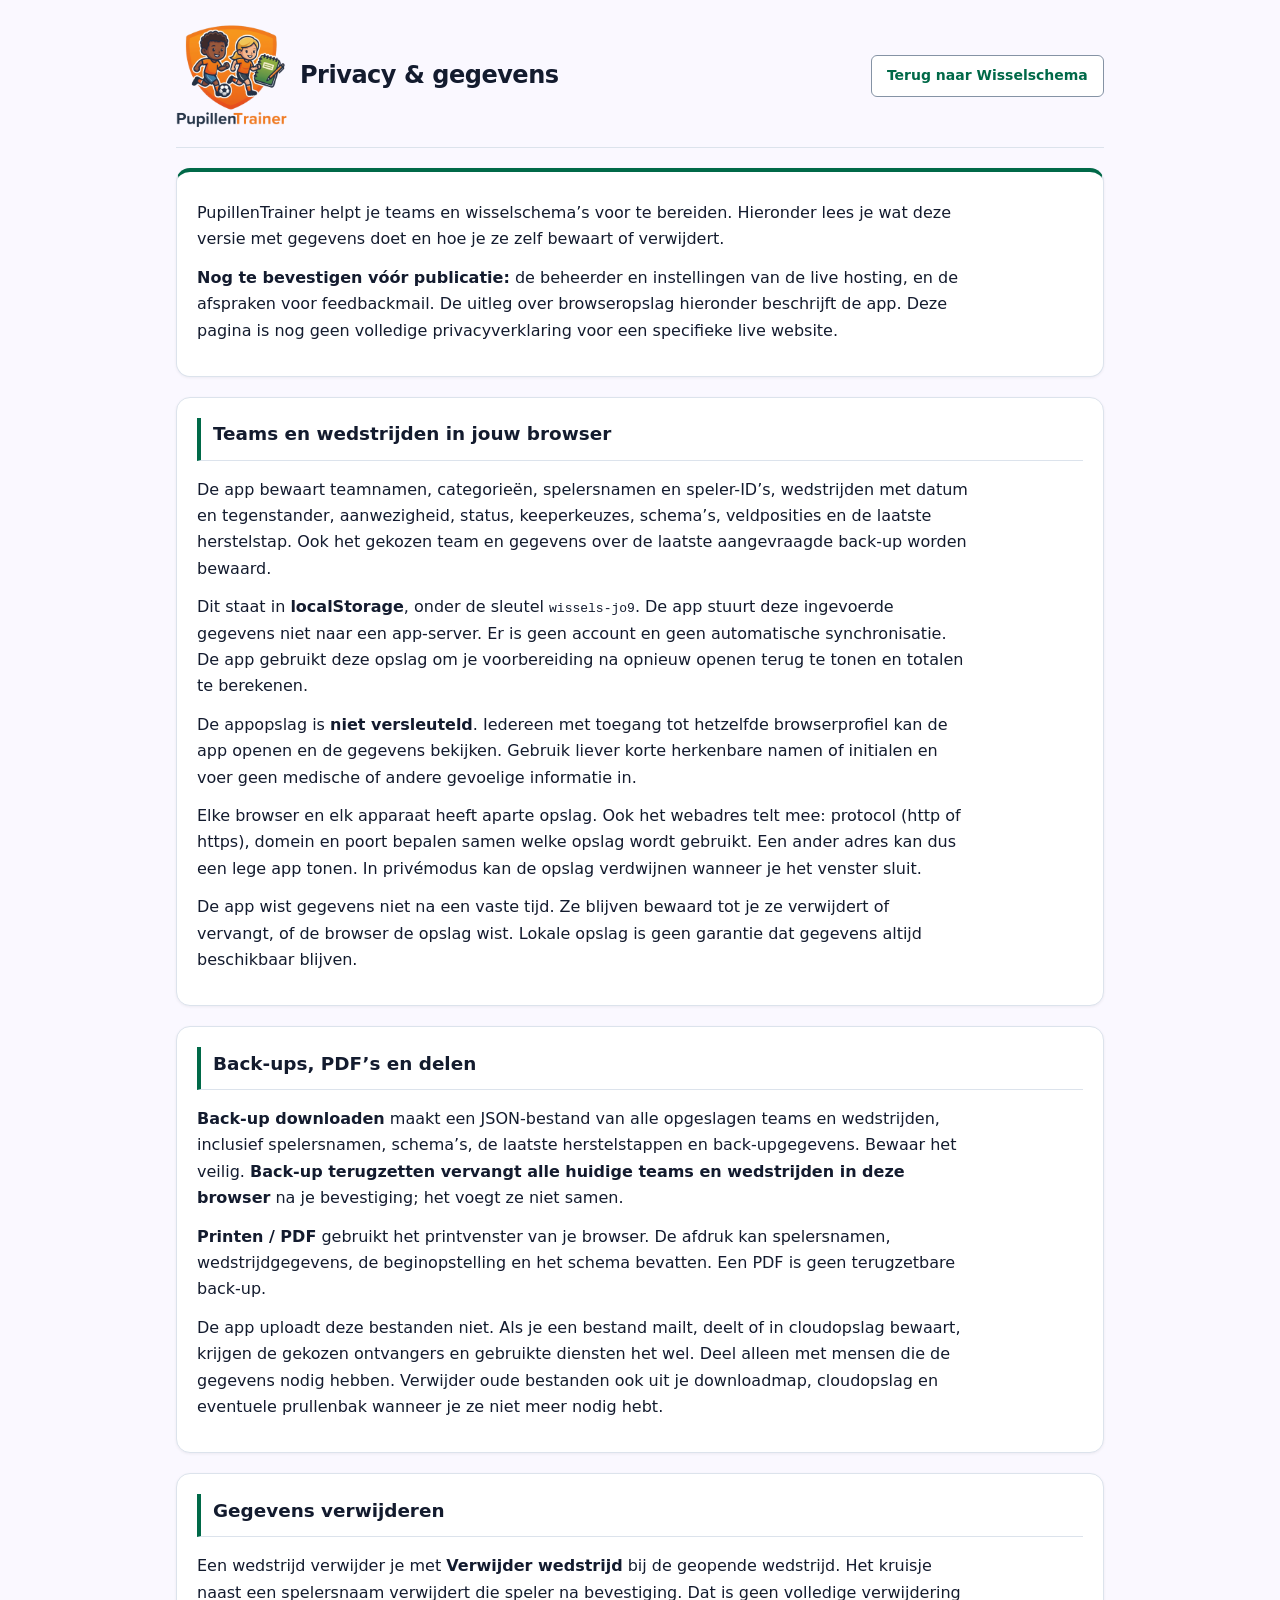
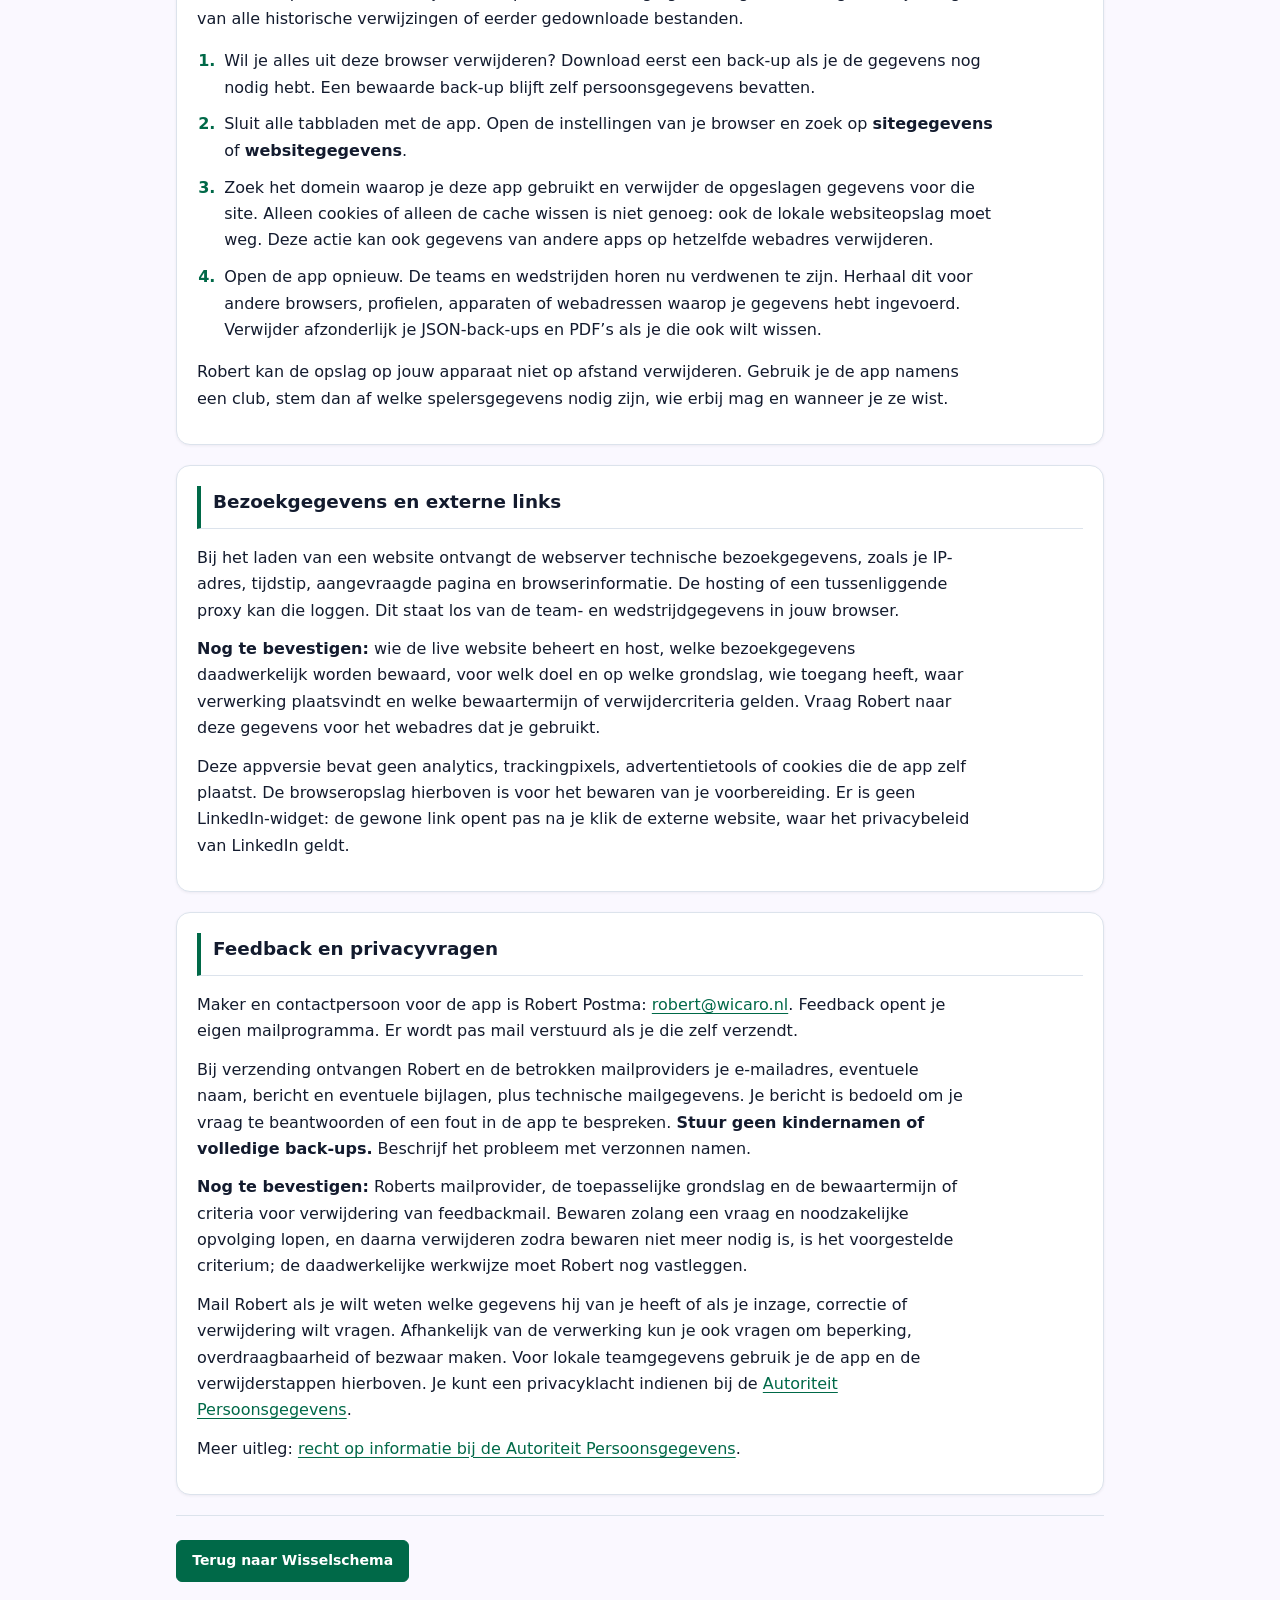
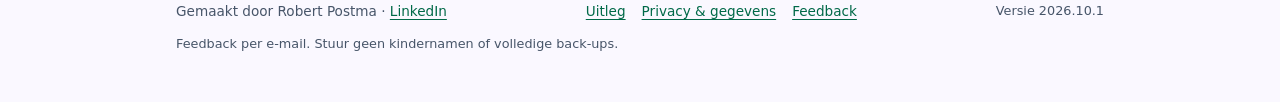
==== privacy.html @ 68da715a "feat: add compact footer and privacy data guide" ====
<!doctype html>
<html lang="nl">
<head>
<meta charset="utf-8">
<meta name="viewport" content="width=device-width, initial-scale=1">
<title>Privacy &amp; gegevens: PupillenTrainer</title>
<style>
  :root {
    --primary: #006948;
    --primary-hover: #005137;
    --primary-light: #e6f5ef;
    --secondary: #006398;
    --surface: #faf8ff;
    --card: #ffffff;
    --subtle: #f2f3f8;
    --text: #131b2e;
    --muted: #475569;
    --border: #dce3ec;
    --control-border: #8593a5;
    --error: #ba1a1a;
    --radius: 14px;
    --shadow: 0 1px 3px rgb(15 23 42 / 6%);
  }
  * { box-sizing: border-box }
  [hidden] { display: none !important }
  body { font-family: system-ui, -apple-system, BlinkMacSystemFont, "Segoe UI", sans-serif; max-width: 960px; margin: 0 auto; padding: 1.5rem 1rem 3rem; background: var(--surface); color: var(--text); line-height: 1.5; -webkit-font-smoothing: antialiased }
  h1 { font-size: 1.5rem; letter-spacing: -.02em; line-height: 1.3; margin: 0; min-width: 0; overflow-wrap: anywhere }
  h2 { font-size: 1.1rem; line-height: 1.4; margin: 0 0 1rem; font-weight: 650 }
  section, .intro { background: var(--card); border: 1px solid var(--border); border-radius: var(--radius); padding: 1.25rem; margin-bottom: 1.25rem; box-shadow: var(--shadow); min-width: 0 }
  a { color: var(--primary); text-underline-offset: .2em }
  button, .button, .app-header nav a { font-family: inherit; font-size: .875rem; font-weight: 600; line-height: 1.4; display: inline-flex; align-items: center; justify-content: center; padding: .55rem .95rem; min-height: 42px; max-width: 100%; border: 1px solid var(--primary); background: var(--primary); color: #fff; border-radius: 6px; cursor: pointer; text-decoration: none; overflow-wrap: anywhere }
  button:hover, .button:hover, .app-header nav a:hover { background: var(--primary-hover); border-color: var(--primary-hover) }
  button.alt { background: var(--card); color: var(--muted); border-color: var(--control-border) }
  button.alt:hover { background: var(--subtle); color: var(--text) }
  a:focus-visible, button:focus-visible, input:focus-visible, select:focus-visible { outline: 3px solid var(--secondary); outline-offset: 3px }
  button:disabled, input:disabled, select:disabled { opacity: .5; cursor: not-allowed }
  header { display: flex; flex-wrap: wrap; align-items: center; justify-content: space-between; gap: 1rem; border-bottom: 1px solid var(--border); padding-bottom: 1.25rem; margin-bottom: 1.25rem }
  header p { margin: 0 }
  .brand { display: flex; align-items: center; gap: .75rem; min-width: 0; max-width: 100% }
  .brand img { width: 112px; height: 103px; object-fit: contain; flex-shrink: 0; border: 0; border-radius: 0; pointer-events: none }
  small { font-size: .85rem; color: var(--muted) }
  @media (max-width: 600px) {
    body { padding: .75rem .5rem 2rem }
    h1 { font-size: 1.3rem }
    .brand img { width: 96px; height: 89px }
    section, .intro { padding: 1rem .75rem; margin-bottom: 1rem; border-radius: 10px }
    header { gap: .75rem; padding-bottom: 1rem; margin-bottom: 1rem }
  }
  body { line-height: 1.65; overflow-wrap: anywhere }
  header .brand { flex: 1 1 22rem; order: -1 }
  header .button { background: #fff; color: var(--primary); border-color: var(--control-border) }
  header .button:hover { background: var(--primary-light) }
  main > .intro:first-child { border-top: 4px solid var(--primary); padding-top: 1rem }
  p, li { max-width: 76ch }
  p { margin: .75rem 0 }
  section { scroll-margin-top: 1rem }
  section > h2 { padding: .2rem 0 .8rem .75rem; border-left: 4px solid var(--primary); border-bottom: 1px solid var(--border); font-size: 1.15rem }
  h3 { font-size: 1.05rem; margin: 1.5rem 0 .5rem }
  .warning { border-left: 5px solid #d97706; background: #fffbeb }
  .warning h2 { color: #78350f }
  section.warning { background: #fff; border-left-color: var(--primary) }
  section.warning h2 { color: var(--text) }
  ol, ul { padding-left: 1.5rem }
  li { margin-bottom: .65rem; padding-left: .2rem }
  ol li::marker { color: var(--primary); font-weight: 700 }
  .contents { display: flex; flex-wrap: wrap; gap: .55rem; padding-top: 1rem; margin-top: 1rem; border-top: 1px solid var(--border) }
  .contents a { display: inline-flex; align-items: center; padding: .4rem .8rem; min-height: 40px; border: 1px solid var(--border); border-radius: 999px; background: var(--subtle); color: var(--muted); text-decoration: none; font-size: .85rem; font-weight: 600 }
  .contents a:hover { color: var(--primary); background: var(--primary-light); border-color: #96c6b5 }
  .timing-table { overflow-x: auto }
  .timing-table table { width: 100%; min-width: 680px; border-collapse: collapse; font-size: .9rem }
  .timing-table th, .timing-table td { border: 1px solid var(--border); padding: .5rem; text-align: left; vertical-align: top; overflow-wrap: normal }
  .timing-table th { background: var(--subtle) }
  figure { margin: 1.25rem 0 0; padding: .75rem; background: var(--subtle); border: 1px solid var(--border); border-radius: 10px }
  figure a { display: block; border-radius: 6px }
  img { display: block; max-width: 100%; height: auto; border: 1px solid var(--border); border-radius: 6px }
  figcaption { font-size: .85rem; color: var(--muted); margin-top: .65rem }
  footer { border-top: 1px solid var(--border); padding-top: .5rem }
  .creator-credit { margin: .75rem auto; color: var(--muted); font-size: .85rem; text-align: center }
  @media (max-width: 600px) { figure { padding: .4rem } section > h2 { font-size: 1.05rem } }
  @media print { body { background: #fff; max-width: none } header, footer, .contents { display: none } section, .intro { box-shadow: none } img { max-height: 16cm; width: auto } figure { break-inside: avoid } }
</style>
<link rel="stylesheet" href="footer.css">
</head>
<body>
<header><p><a class="button" href="index.html">Terug naar Wisselschema</a></p><div class="brand"><img src="assets/branding/logo.webp" alt=""><h1>Privacy &amp; gegevens</h1></div></header>
<main>
<div class="intro"><p>PupillenTrainer helpt je teams en wisselschema’s voor te bereiden. Hieronder lees je wat deze versie met gegevens doet en hoe je ze zelf bewaart of verwijdert.</p><p><strong>Nog te bevestigen vóór publicatie:</strong> de beheerder en instellingen van de live hosting, en de afspraken voor feedbackmail. De uitleg over browseropslag hieronder beschrijft de app. Deze pagina is nog geen volledige privacyverklaring voor een specifieke live website.</p></div>
<section><h2>Teams en wedstrijden in jouw browser</h2>
<p>De app bewaart teamnamen, categorieën, spelersnamen en speler-ID’s, wedstrijden met datum en tegenstander, aanwezigheid, status, keeperkeuzes, schema’s, veldposities en de laatste herstelstap. Ook het gekozen team en gegevens over de laatste aangevraagde back-up worden bewaard.</p>
<p>Dit staat in <strong>localStorage</strong>, onder de sleutel <code>wissels-jo9</code>. De app stuurt deze ingevoerde gegevens niet naar een app-server. Er is geen account en geen automatische synchronisatie. De app gebruikt deze opslag om je voorbereiding na opnieuw openen terug te tonen en totalen te berekenen.</p>
<p>De appopslag is <strong>niet versleuteld</strong>. Iedereen met toegang tot hetzelfde browserprofiel kan de app openen en de gegevens bekijken. Gebruik liever korte herkenbare namen of initialen en voer geen medische of andere gevoelige informatie in.</p>
<p>Elke browser en elk apparaat heeft aparte opslag. Ook het webadres telt mee: protocol (http of https), domein en poort bepalen samen welke opslag wordt gebruikt. Een ander adres kan dus een lege app tonen. In privémodus kan de opslag verdwijnen wanneer je het venster sluit.</p>
<p>De app wist gegevens niet na een vaste tijd. Ze blijven bewaard tot je ze verwijdert of vervangt, of de browser de opslag wist. Lokale opslag is geen garantie dat gegevens altijd beschikbaar blijven.</p></section>
<section><h2>Back-ups, PDF’s en delen</h2>
<p><strong>Back-up downloaden</strong> maakt een JSON-bestand van alle opgeslagen teams en wedstrijden, inclusief spelersnamen, schema’s, de laatste herstelstappen en back-upgegevens. Bewaar het veilig. <strong>Back-up terugzetten vervangt alle huidige teams en wedstrijden in deze browser</strong> na je bevestiging; het voegt ze niet samen.</p>
<p><strong>Printen / PDF</strong> gebruikt het printvenster van je browser. De afdruk kan spelersnamen, wedstrijdgegevens, de beginopstelling en het schema bevatten. Een PDF is geen terugzetbare back-up.</p>
<p>De app uploadt deze bestanden niet. Als je een bestand mailt, deelt of in cloudopslag bewaart, krijgen de gekozen ontvangers en gebruikte diensten het wel. Deel alleen met mensen die de gegevens nodig hebben. Verwijder oude bestanden ook uit je downloadmap, cloudopslag en eventuele prullenbak wanneer je ze niet meer nodig hebt.</p></section>
<section><h2>Gegevens verwijderen</h2>
<p>Een wedstrijd verwijder je met <strong>Verwijder wedstrijd</strong> bij de geopende wedstrijd. Het kruisje naast een spelersnaam verwijdert die speler na bevestiging. Dat is geen volledige verwijdering van alle historische verwijzingen of eerder gedownloade bestanden.</p>
<ol><li>Wil je alles uit deze browser verwijderen? Download eerst een back-up als je de gegevens nog nodig hebt. Een bewaarde back-up blijft zelf persoonsgegevens bevatten.</li>
<li>Sluit alle tabbladen met de app. Open de instellingen van je browser en zoek op <strong>sitegegevens</strong> of <strong>websitegegevens</strong>.</li>
<li>Zoek het domein waarop je deze app gebruikt en verwijder de opgeslagen gegevens voor die site. Alleen cookies of alleen de cache wissen is niet genoeg: ook de lokale websiteopslag moet weg. Deze actie kan ook gegevens van andere apps op hetzelfde webadres verwijderen.</li>
<li>Open de app opnieuw. De teams en wedstrijden horen nu verdwenen te zijn. Herhaal dit voor andere browsers, profielen, apparaten of webadressen waarop je gegevens hebt ingevoerd. Verwijder afzonderlijk je JSON-back-ups en PDF’s als je die ook wilt wissen.</li></ol>
<p>Robert kan de opslag op jouw apparaat niet op afstand verwijderen. Gebruik je de app namens een club, stem dan af welke spelersgegevens nodig zijn, wie erbij mag en wanneer je ze wist.</p></section>
<section><h2>Bezoekgegevens en externe links</h2>
<p>Bij het laden van een website ontvangt de webserver technische bezoekgegevens, zoals je IP-adres, tijdstip, aangevraagde pagina en browserinformatie. De hosting of een tussenliggende proxy kan die loggen. Dit staat los van de team- en wedstrijdgegevens in jouw browser.</p>
<p><strong>Nog te bevestigen:</strong> wie de live website beheert en host, welke bezoekgegevens daadwerkelijk worden bewaard, voor welk doel en op welke grondslag, wie toegang heeft, waar verwerking plaatsvindt en welke bewaartermijn of verwijdercriteria gelden. Vraag Robert naar deze gegevens voor het webadres dat je gebruikt.</p>
<p>Deze appversie bevat geen analytics, trackingpixels, advertentietools of cookies die de app zelf plaatst. De browseropslag hierboven is voor het bewaren van je voorbereiding. Er is geen LinkedIn-widget: de gewone link opent pas na je klik de externe website, waar het privacybeleid van LinkedIn geldt.</p></section>
<section><h2>Feedback en privacyvragen</h2>
<p>Maker en contactpersoon voor de app is Robert Postma: <a href="mailto:robert@wicaro.nl">robert@wicaro.nl</a>. Feedback opent je eigen mailprogramma. Er wordt pas mail verstuurd als je die zelf verzendt.</p>
<p>Bij verzending ontvangen Robert en de betrokken mailproviders je e-mailadres, eventuele naam, bericht en eventuele bijlagen, plus technische mailgegevens. Je bericht is bedoeld om je vraag te beantwoorden of een fout in de app te bespreken. <strong>Stuur geen kindernamen of volledige back-ups.</strong> Beschrijf het probleem met verzonnen namen.</p>
<p><strong>Nog te bevestigen:</strong> Roberts mailprovider, de toepasselijke grondslag en de bewaartermijn of criteria voor verwijdering van feedbackmail. Bewaren zolang een vraag en noodzakelijke opvolging lopen, en daarna verwijderen zodra bewaren niet meer nodig is, is het voorgestelde criterium; de daadwerkelijke werkwijze moet Robert nog vastleggen.</p>
<p>Mail Robert als je wilt weten welke gegevens hij van je heeft of als je inzage, correctie of verwijdering wilt vragen. Afhankelijk van de verwerking kun je ook vragen om beperking, overdraagbaarheid of bezwaar maken. Voor lokale teamgegevens gebruik je de app en de verwijderstappen hierboven. Je kunt een privacyklacht indienen bij de <a href="https://autoriteitpersoonsgegevens.nl/een-tip-of-klacht-indienen-bij-de-ap" rel="noreferrer">Autoriteit Persoonsgegevens</a>.</p>
<p>Meer uitleg: <a href="https://www.autoriteitpersoonsgegevens.nl/themas/basis-avg/privacyrechten-avg/recht-op-informatie" rel="noreferrer">recht op informatie bij de Autoriteit Persoonsgegevens</a>.</p></section>
</main>
<footer class="site-footer">
<p><a class="button" href="index.html">Terug naar Wisselschema</a></p>
  <div class="footer-row">
    <p class="creator-credit">Gemaakt door Robert Postma · <a href="https://www.linkedin.com/in/robert-postma-6abb1a79" rel="noreferrer">LinkedIn</a></p>
    <nav aria-label="Footer"><a href="uitleg.html">Uitleg</a><a href="privacy.html">Privacy &amp; gegevens</a><a href="mailto:robert@wicaro.nl">Feedback</a></nav>
    <small title="Release met privacy-informatie en feedbacklinks">Versie 2026.10.1</small>
  </div>
  <p class="feedback-note">Feedback per e-mail. Stuur geen kindernamen of volledige back-ups.</p>
</footer>
</body>
</html>
---- footer.css ----
.site-footer { border-top: 1px solid var(--border); margin-top: 1.25rem; padding-top: .75rem; color: var(--muted); font-size: .85rem; }
.footer-row, .site-footer nav { display: flex; flex-wrap: wrap; align-items: center; gap: .25rem 1rem; }
.footer-row { justify-content: space-between; }
.site-footer .creator-credit { margin: 0; text-align: left; font-size: inherit; }
.site-footer a:not(.button) { color: var(--primary); text-decoration: underline; text-underline-offset: .2em; display: inline-block; padding: .35rem 0; }
.site-footer a:focus-visible { outline: 3px solid var(--secondary); outline-offset: 3px; }
.site-footer small { font-size: .8rem; }
.site-footer .feedback-note { margin: .3rem 0 0; font-size: .8rem; }
@media print { .site-footer { display: none; } }
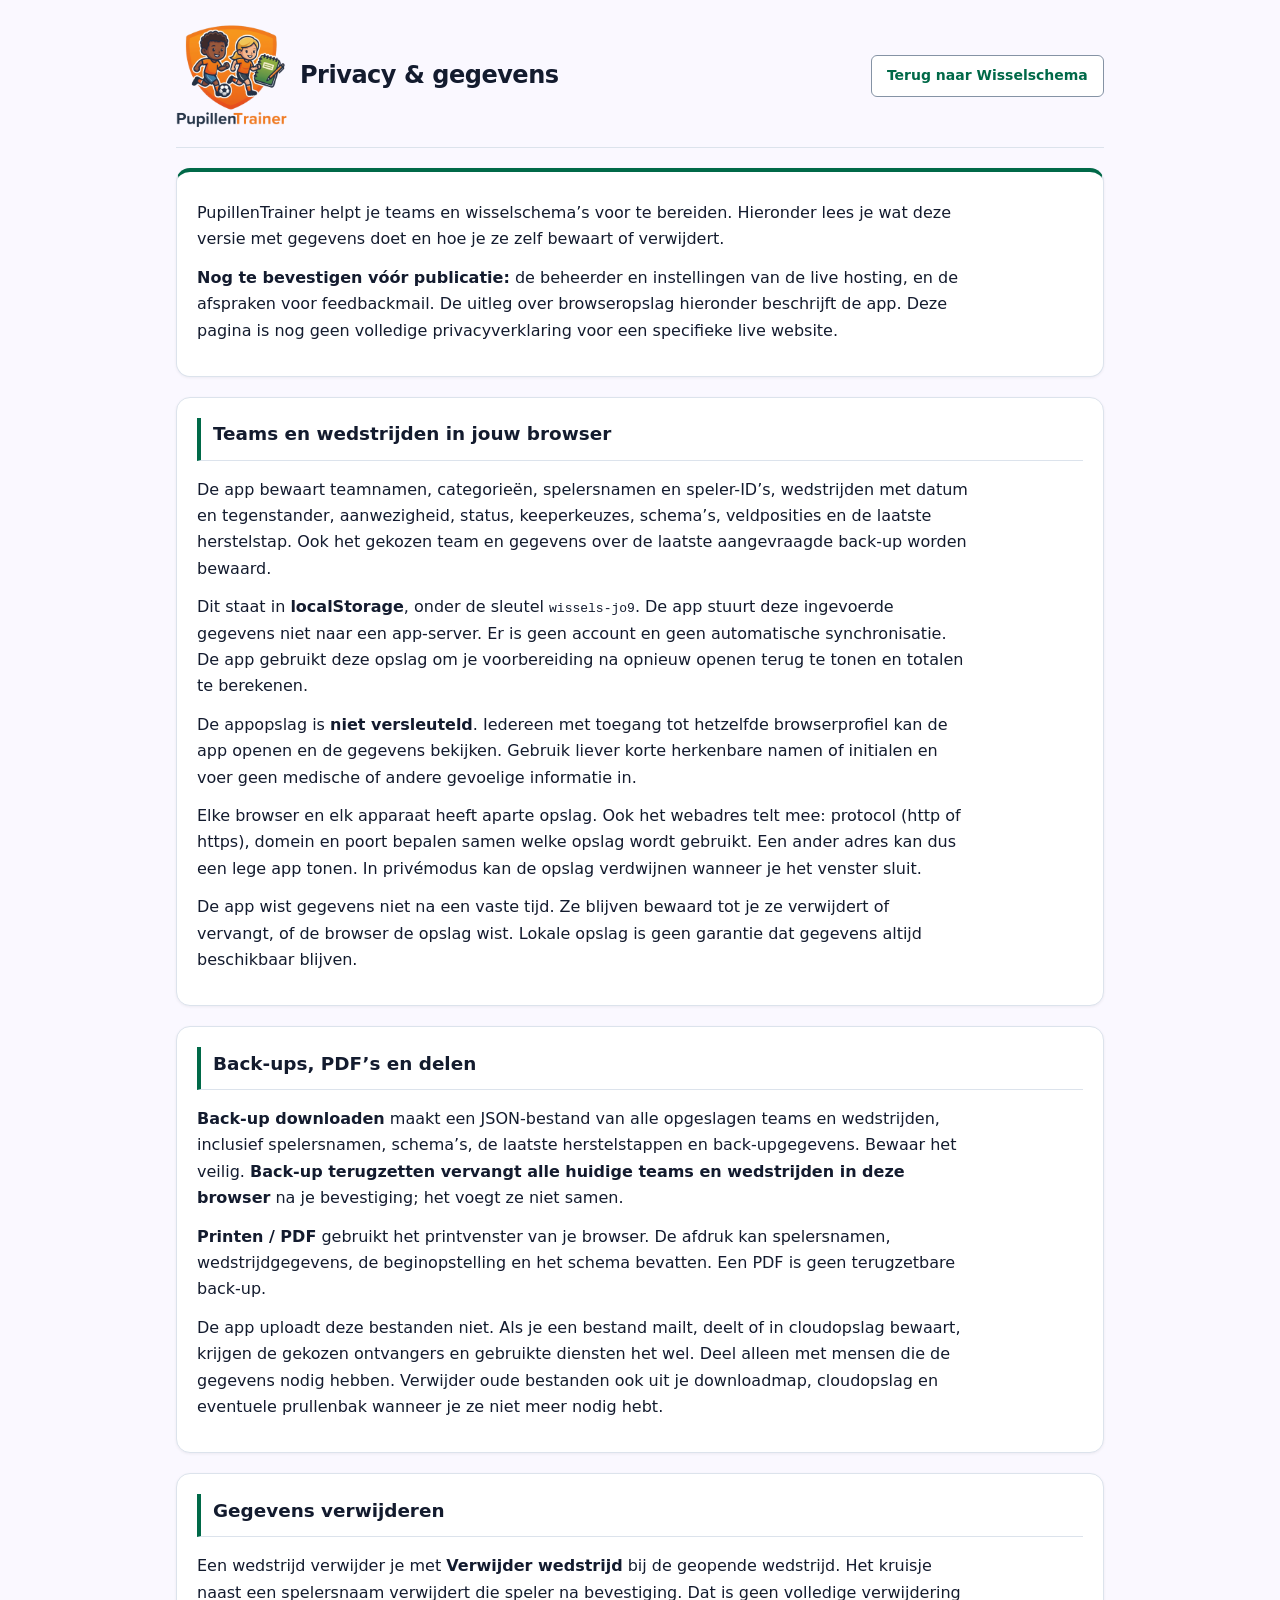
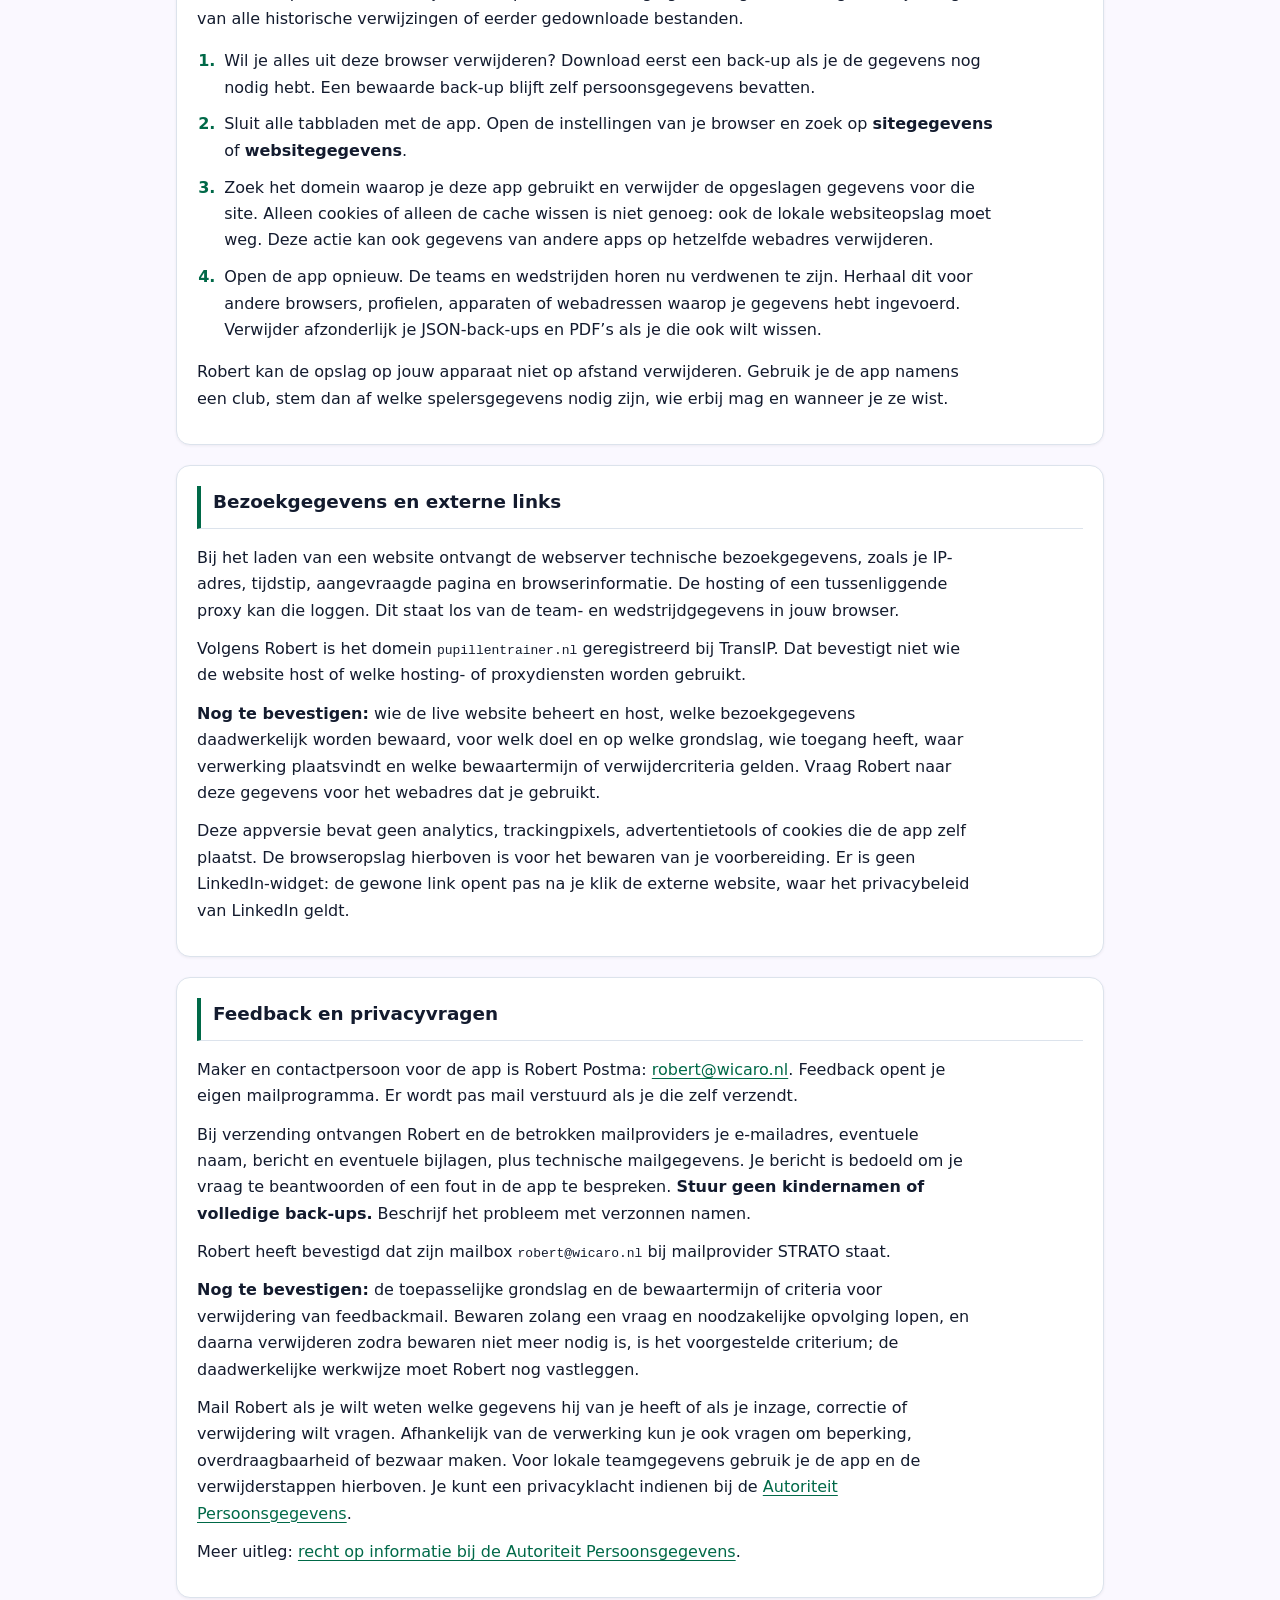
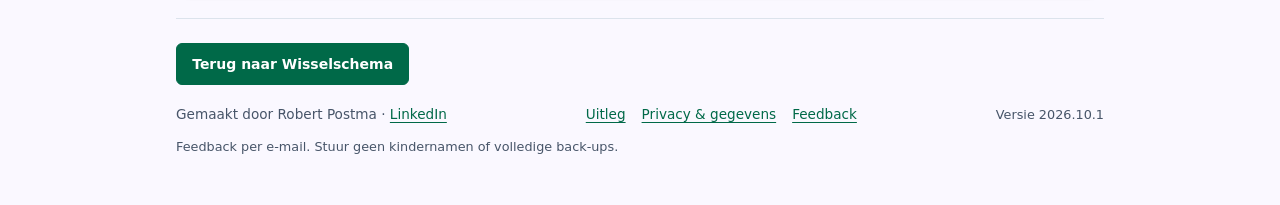
==== commit 4287d8c4: "docs(privacy): record confirmed mail provider and domain registrar" ====
--- a/privacy.html
+++ b/privacy.html
@@ -104,12 +104,14 @@
 <p>Robert kan de opslag op jouw apparaat niet op afstand verwijderen. Gebruik je de app namens een club, stem dan af welke spelersgegevens nodig zijn, wie erbij mag en wanneer je ze wist.</p></section>
 <section><h2>Bezoekgegevens en externe links</h2>
 <p>Bij het laden van een website ontvangt de webserver technische bezoekgegevens, zoals je IP-adres, tijdstip, aangevraagde pagina en browserinformatie. De hosting of een tussenliggende proxy kan die loggen. Dit staat los van de team- en wedstrijdgegevens in jouw browser.</p>
+<p>Volgens Robert is het domein <code>pupillentrainer.nl</code> geregistreerd bij TransIP. Dat bevestigt niet wie de website host of welke hosting- of proxydiensten worden gebruikt.</p>
 <p><strong>Nog te bevestigen:</strong> wie de live website beheert en host, welke bezoekgegevens daadwerkelijk worden bewaard, voor welk doel en op welke grondslag, wie toegang heeft, waar verwerking plaatsvindt en welke bewaartermijn of verwijdercriteria gelden. Vraag Robert naar deze gegevens voor het webadres dat je gebruikt.</p>
 <p>Deze appversie bevat geen analytics, trackingpixels, advertentietools of cookies die de app zelf plaatst. De browseropslag hierboven is voor het bewaren van je voorbereiding. Er is geen LinkedIn-widget: de gewone link opent pas na je klik de externe website, waar het privacybeleid van LinkedIn geldt.</p></section>
 <section><h2>Feedback en privacyvragen</h2>
 <p>Maker en contactpersoon voor de app is Robert Postma: <a href="mailto:robert@wicaro.nl">robert@wicaro.nl</a>. Feedback opent je eigen mailprogramma. Er wordt pas mail verstuurd als je die zelf verzendt.</p>
 <p>Bij verzending ontvangen Robert en de betrokken mailproviders je e-mailadres, eventuele naam, bericht en eventuele bijlagen, plus technische mailgegevens. Je bericht is bedoeld om je vraag te beantwoorden of een fout in de app te bespreken. <strong>Stuur geen kindernamen of volledige back-ups.</strong> Beschrijf het probleem met verzonnen namen.</p>
-<p><strong>Nog te bevestigen:</strong> Roberts mailprovider, de toepasselijke grondslag en de bewaartermijn of criteria voor verwijdering van feedbackmail. Bewaren zolang een vraag en noodzakelijke opvolging lopen, en daarna verwijderen zodra bewaren niet meer nodig is, is het voorgestelde criterium; de daadwerkelijke werkwijze moet Robert nog vastleggen.</p>
+<p>Robert heeft bevestigd dat zijn mailbox <code>robert@wicaro.nl</code> bij mailprovider STRATO staat.</p>
+<p><strong>Nog te bevestigen:</strong> de toepasselijke grondslag en de bewaartermijn of criteria voor verwijdering van feedbackmail. Bewaren zolang een vraag en noodzakelijke opvolging lopen, en daarna verwijderen zodra bewaren niet meer nodig is, is het voorgestelde criterium; de daadwerkelijke werkwijze moet Robert nog vastleggen.</p>
 <p>Mail Robert als je wilt weten welke gegevens hij van je heeft of als je inzage, correctie of verwijdering wilt vragen. Afhankelijk van de verwerking kun je ook vragen om beperking, overdraagbaarheid of bezwaar maken. Voor lokale teamgegevens gebruik je de app en de verwijderstappen hierboven. Je kunt een privacyklacht indienen bij de <a href="https://autoriteitpersoonsgegevens.nl/een-tip-of-klacht-indienen-bij-de-ap" rel="noreferrer">Autoriteit Persoonsgegevens</a>.</p>
 <p>Meer uitleg: <a href="https://www.autoriteitpersoonsgegevens.nl/themas/basis-avg/privacyrechten-avg/recht-op-informatie" rel="noreferrer">recht op informatie bij de Autoriteit Persoonsgegevens</a>.</p></section>
 </main>
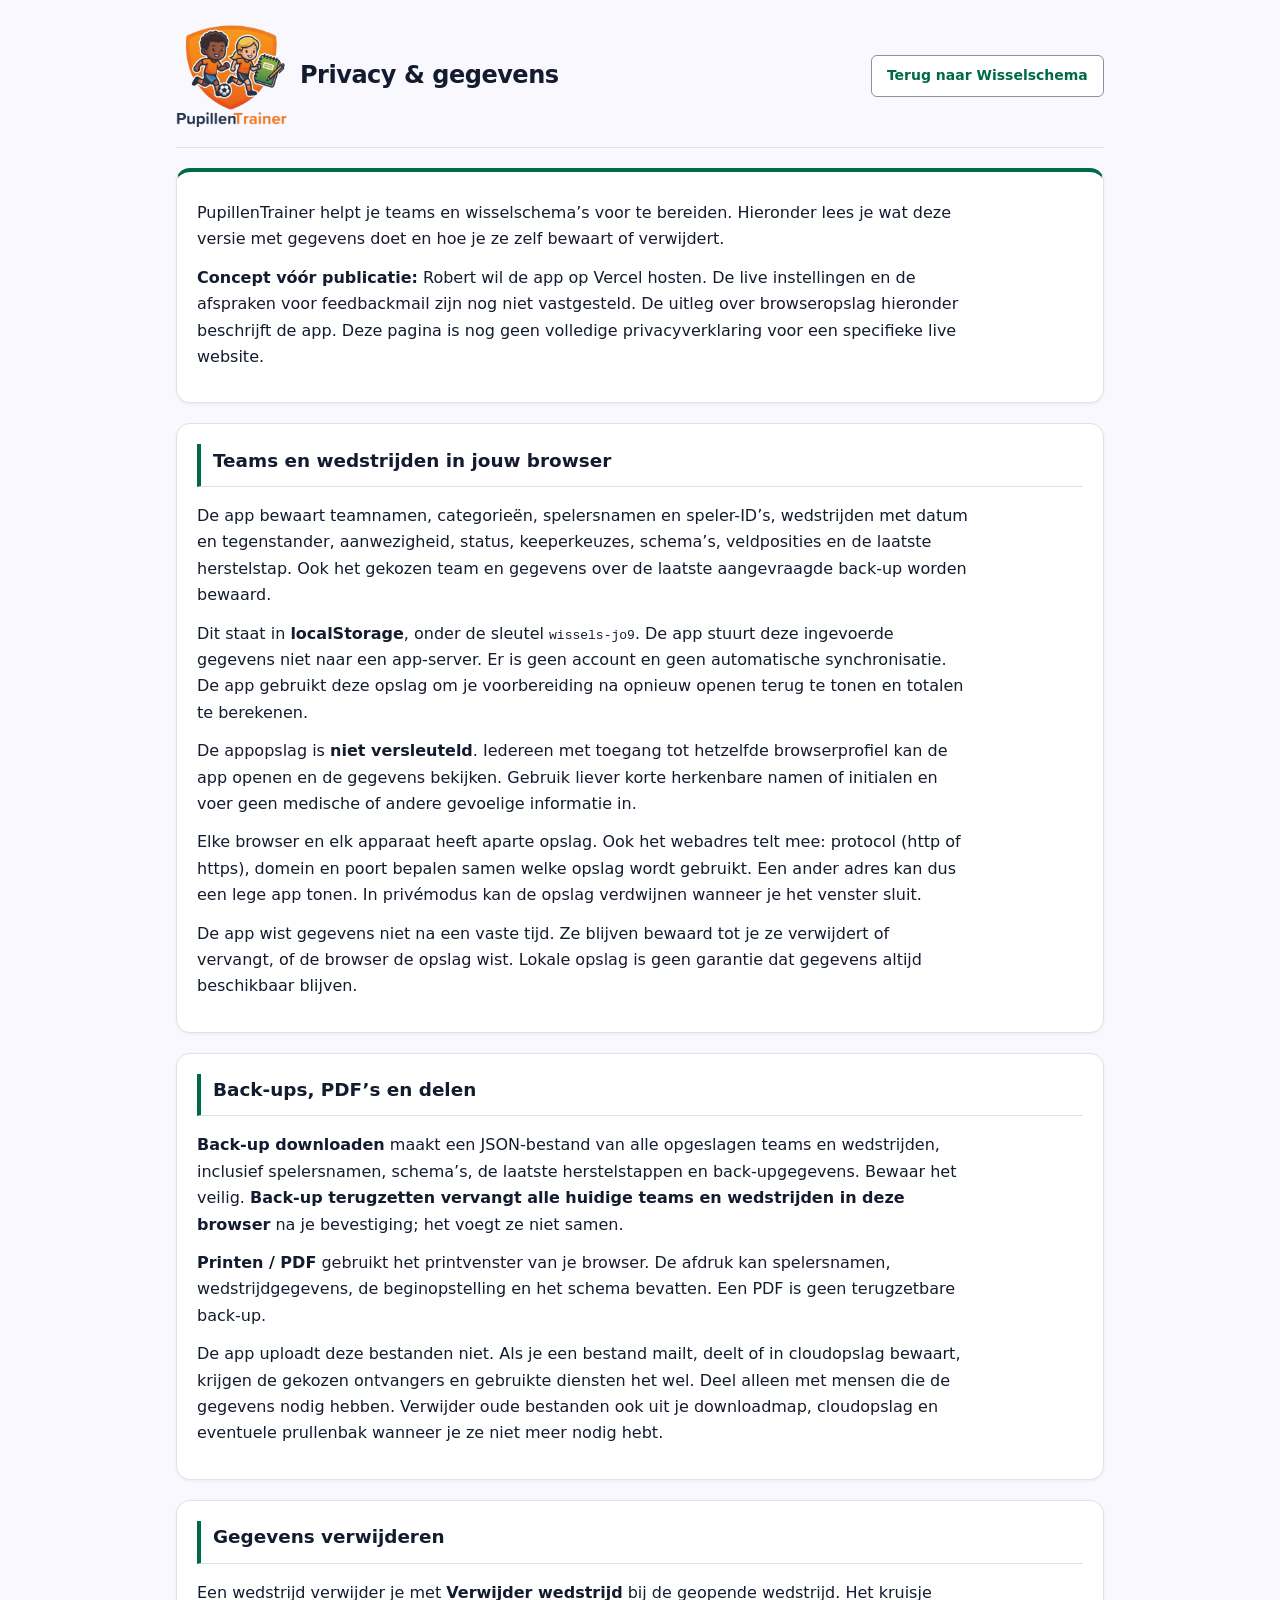
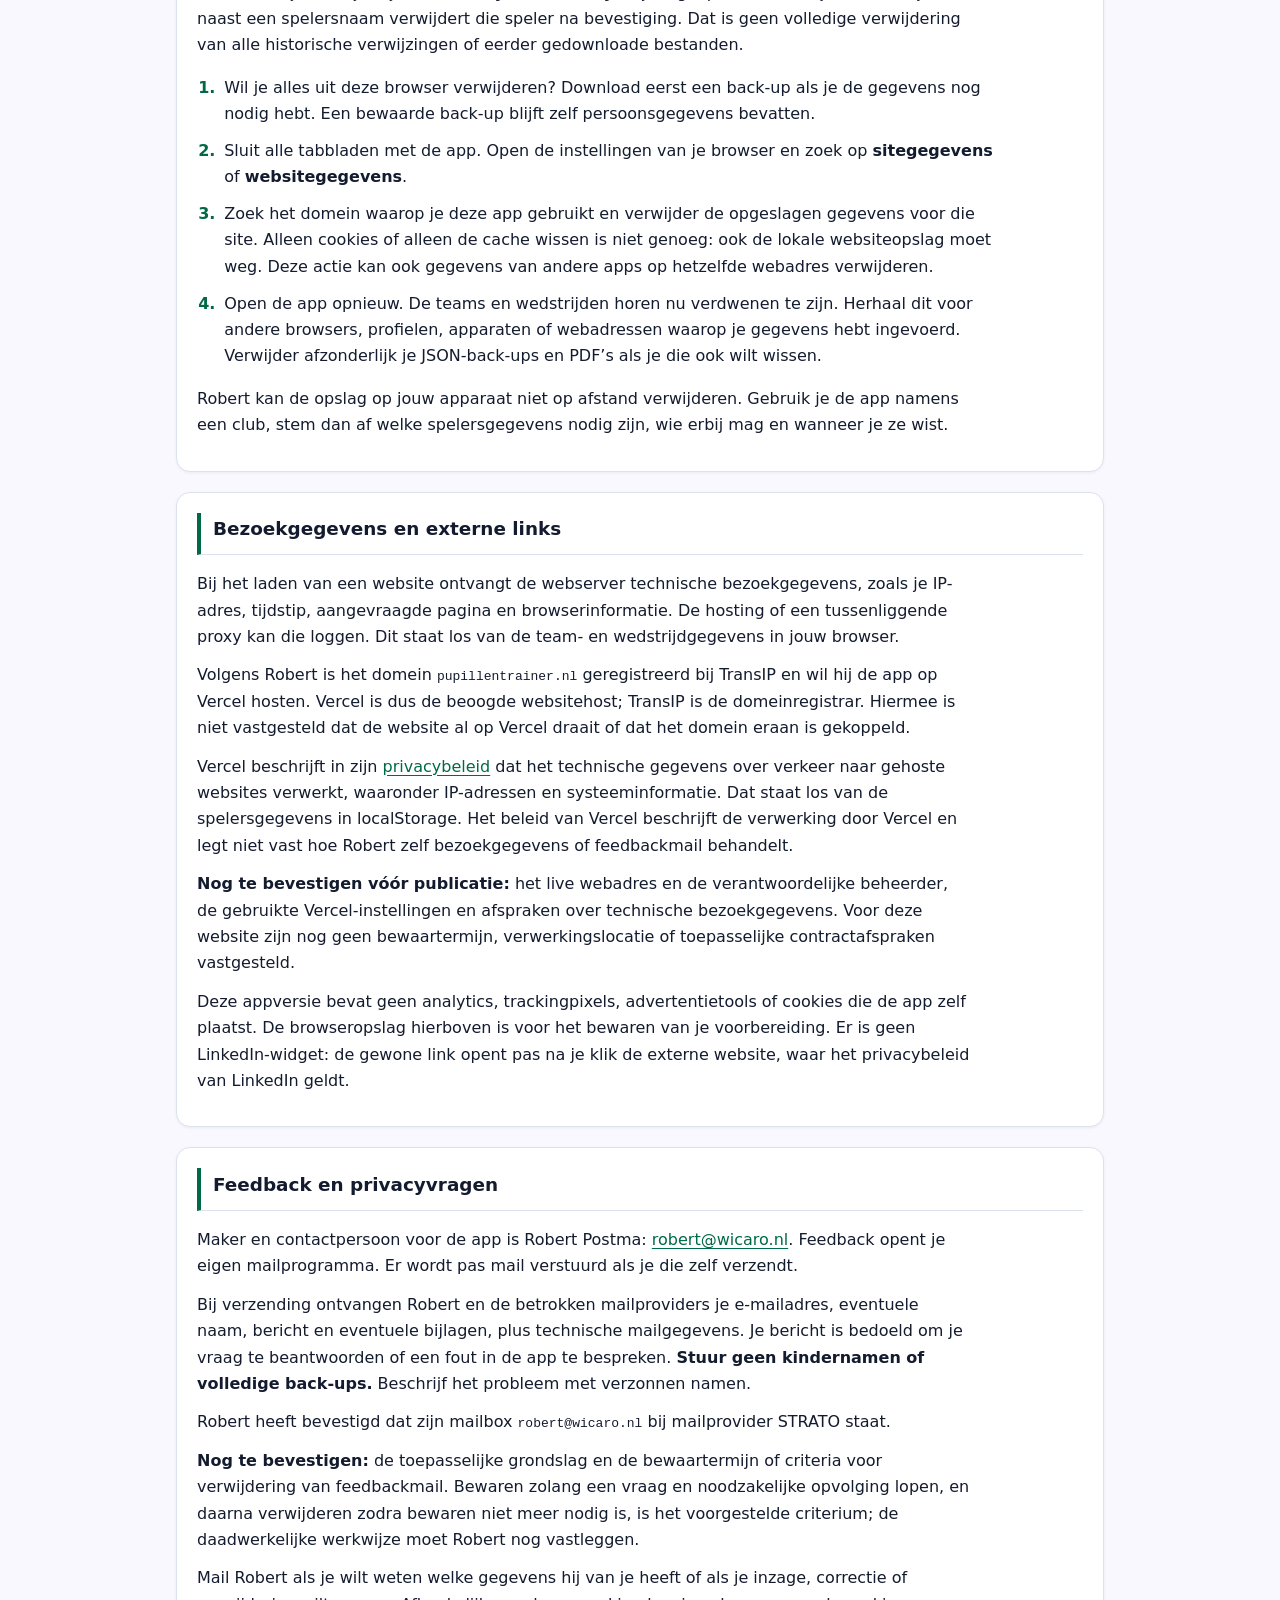
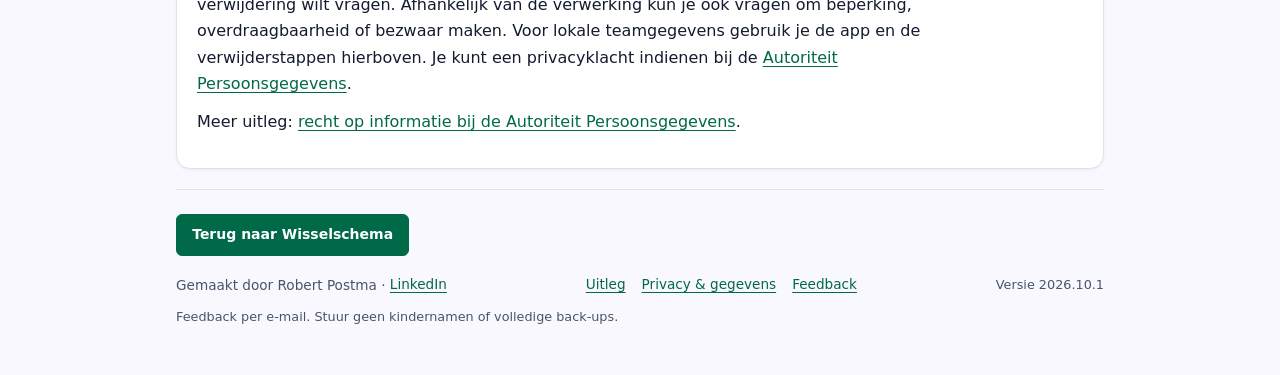
==== commit a7bb09bc: "docs(privacy): identify Vercel as intended hosting provider" ====
--- a/privacy.html
+++ b/privacy.html
@@ -84,7 +84,7 @@
 <body>
 <header><p><a class="button" href="index.html">Terug naar Wisselschema</a></p><div class="brand"><img src="assets/branding/logo.webp" alt=""><h1>Privacy &amp; gegevens</h1></div></header>
 <main>
-<div class="intro"><p>PupillenTrainer helpt je teams en wisselschema’s voor te bereiden. Hieronder lees je wat deze versie met gegevens doet en hoe je ze zelf bewaart of verwijdert.</p><p><strong>Nog te bevestigen vóór publicatie:</strong> de beheerder en instellingen van de live hosting, en de afspraken voor feedbackmail. De uitleg over browseropslag hieronder beschrijft de app. Deze pagina is nog geen volledige privacyverklaring voor een specifieke live website.</p></div>
+<div class="intro"><p>PupillenTrainer helpt je teams en wisselschema’s voor te bereiden. Hieronder lees je wat deze versie met gegevens doet en hoe je ze zelf bewaart of verwijdert.</p><p><strong>Concept vóór publicatie:</strong> Robert wil de app op Vercel hosten. De live instellingen en de afspraken voor feedbackmail zijn nog niet vastgesteld. De uitleg over browseropslag hieronder beschrijft de app. Deze pagina is nog geen volledige privacyverklaring voor een specifieke live website.</p></div>
 <section><h2>Teams en wedstrijden in jouw browser</h2>
 <p>De app bewaart teamnamen, categorieën, spelersnamen en speler-ID’s, wedstrijden met datum en tegenstander, aanwezigheid, status, keeperkeuzes, schema’s, veldposities en de laatste herstelstap. Ook het gekozen team en gegevens over de laatste aangevraagde back-up worden bewaard.</p>
 <p>Dit staat in <strong>localStorage</strong>, onder de sleutel <code>wissels-jo9</code>. De app stuurt deze ingevoerde gegevens niet naar een app-server. Er is geen account en geen automatische synchronisatie. De app gebruikt deze opslag om je voorbereiding na opnieuw openen terug te tonen en totalen te berekenen.</p>
@@ -104,8 +104,9 @@
 <p>Robert kan de opslag op jouw apparaat niet op afstand verwijderen. Gebruik je de app namens een club, stem dan af welke spelersgegevens nodig zijn, wie erbij mag en wanneer je ze wist.</p></section>
 <section><h2>Bezoekgegevens en externe links</h2>
 <p>Bij het laden van een website ontvangt de webserver technische bezoekgegevens, zoals je IP-adres, tijdstip, aangevraagde pagina en browserinformatie. De hosting of een tussenliggende proxy kan die loggen. Dit staat los van de team- en wedstrijdgegevens in jouw browser.</p>
-<p>Volgens Robert is het domein <code>pupillentrainer.nl</code> geregistreerd bij TransIP. Dat bevestigt niet wie de website host of welke hosting- of proxydiensten worden gebruikt.</p>
-<p><strong>Nog te bevestigen:</strong> wie de live website beheert en host, welke bezoekgegevens daadwerkelijk worden bewaard, voor welk doel en op welke grondslag, wie toegang heeft, waar verwerking plaatsvindt en welke bewaartermijn of verwijdercriteria gelden. Vraag Robert naar deze gegevens voor het webadres dat je gebruikt.</p>
+<p>Volgens Robert is het domein <code>pupillentrainer.nl</code> geregistreerd bij TransIP en wil hij de app op Vercel hosten. Vercel is dus de beoogde websitehost; TransIP is de domeinregistrar. Hiermee is niet vastgesteld dat de website al op Vercel draait of dat het domein eraan is gekoppeld.</p>
+<p>Vercel beschrijft in zijn <a href="https://vercel.com/legal/privacy-notice" rel="noreferrer">privacybeleid</a> dat het technische gegevens over verkeer naar gehoste websites verwerkt, waaronder IP-adressen en systeeminformatie. Dat staat los van de spelersgegevens in localStorage. Het beleid van Vercel beschrijft de verwerking door Vercel en legt niet vast hoe Robert zelf bezoekgegevens of feedbackmail behandelt.</p>
+<p><strong>Nog te bevestigen vóór publicatie:</strong> het live webadres en de verantwoordelijke beheerder, de gebruikte Vercel-instellingen en afspraken over technische bezoekgegevens. Voor deze website zijn nog geen bewaartermijn, verwerkingslocatie of toepasselijke contractafspraken vastgesteld.</p>
 <p>Deze appversie bevat geen analytics, trackingpixels, advertentietools of cookies die de app zelf plaatst. De browseropslag hierboven is voor het bewaren van je voorbereiding. Er is geen LinkedIn-widget: de gewone link opent pas na je klik de externe website, waar het privacybeleid van LinkedIn geldt.</p></section>
 <section><h2>Feedback en privacyvragen</h2>
 <p>Maker en contactpersoon voor de app is Robert Postma: <a href="mailto:robert@wicaro.nl">robert@wicaro.nl</a>. Feedback opent je eigen mailprogramma. Er wordt pas mail verstuurd als je die zelf verzendt.</p>
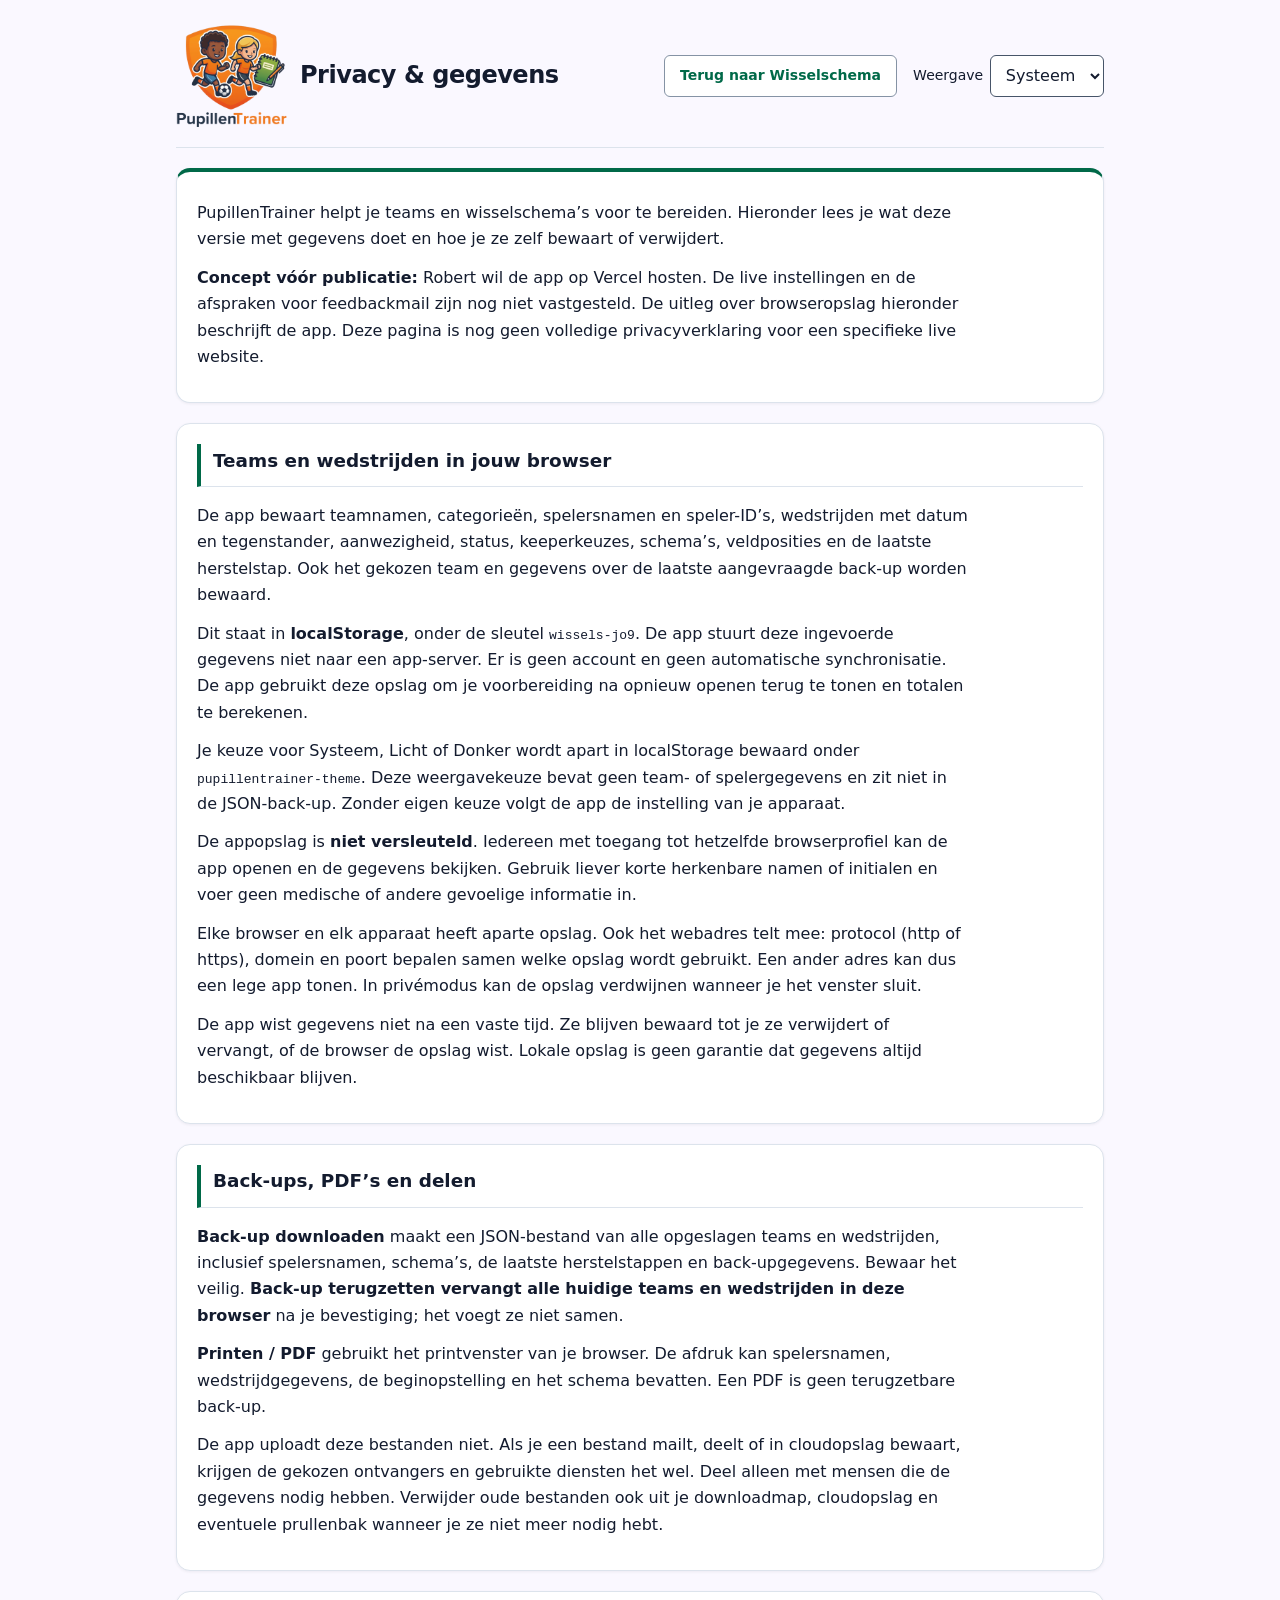
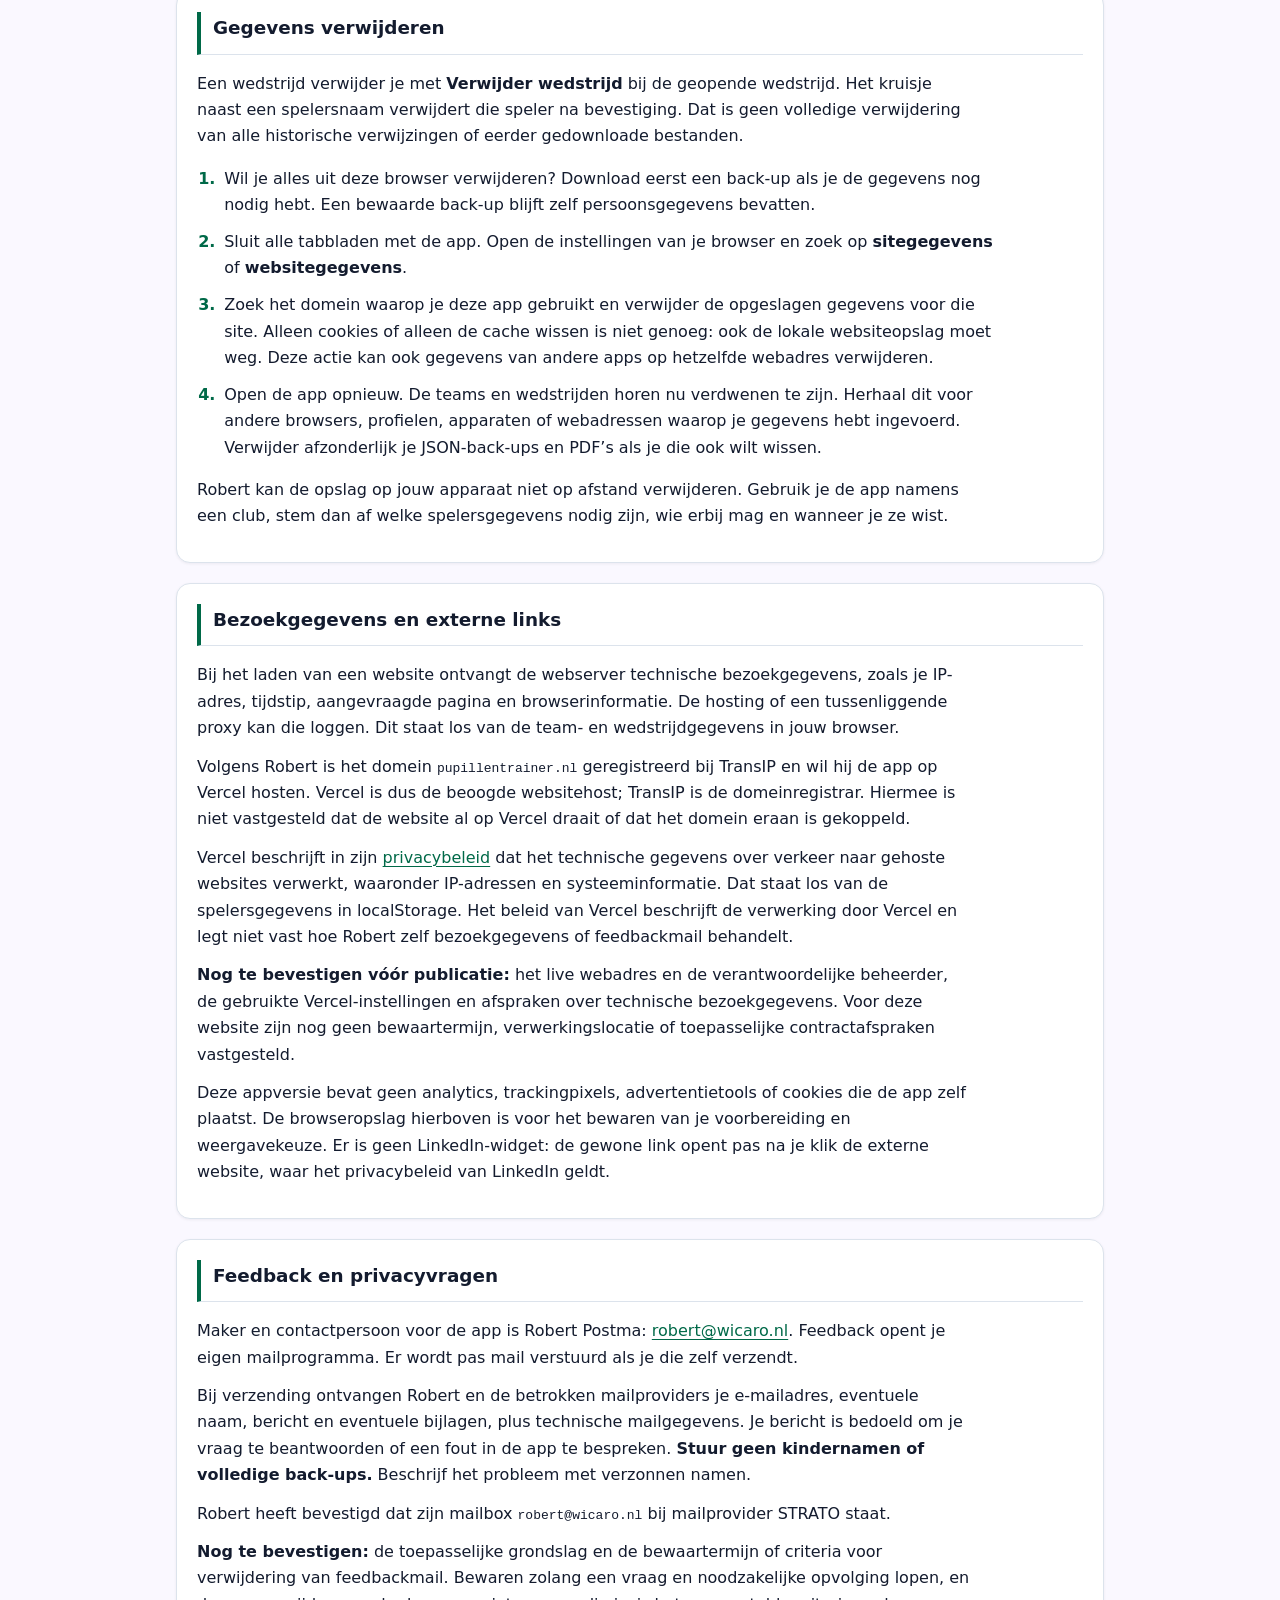
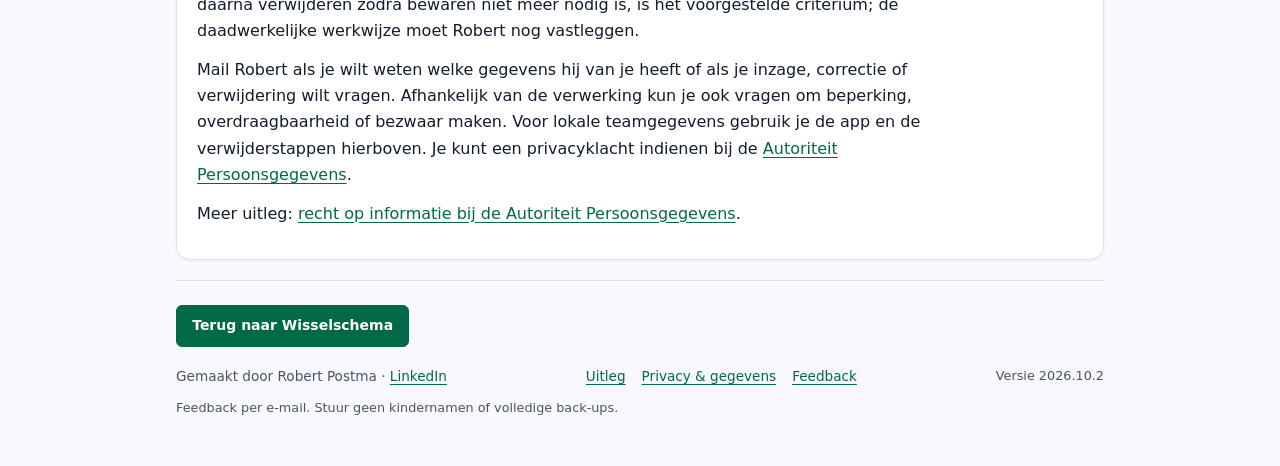
==== commit d9c4a231: "feat: add accessible shared light and dark appearance" ====
--- a/privacy.html
+++ b/privacy.html
@@ -4,6 +4,7 @@
 <meta charset="utf-8">
 <meta name="viewport" content="width=device-width, initial-scale=1">
 <title>Privacy &amp; gegevens: PupillenTrainer</title>
+<script src="theme.js"></script>
 <style>
   :root {
     --primary: #006948;
@@ -80,14 +81,17 @@
   @media print { body { background: #fff; max-width: none } header, footer, .contents { display: none } section, .intro { box-shadow: none } img { max-height: 16cm; width: auto } figure { break-inside: avoid } }
 </style>
 <link rel="stylesheet" href="footer.css">
+<link rel="stylesheet" href="theme.css">
 </head>
 <body>
-<header><p><a class="button" href="index.html">Terug naar Wisselschema</a></p><div class="brand"><img src="assets/branding/logo.webp" alt=""><h1>Privacy &amp; gegevens</h1></div></header>
+<header><p><a class="button" href="index.html">Terug naar Wisselschema</a></p><div class="brand"><img src="assets/branding/logo.webp" alt=""><h1>Privacy &amp; gegevens</h1></div><div class="theme-control"><label for="themeChoice">Weergave</label><select id="themeChoice"><option value="system">Systeem</option><option value="light">Licht</option><option value="dark">Donker</option></select></div>
+</header>
 <main>
 <div class="intro"><p>PupillenTrainer helpt je teams en wisselschema’s voor te bereiden. Hieronder lees je wat deze versie met gegevens doet en hoe je ze zelf bewaart of verwijdert.</p><p><strong>Concept vóór publicatie:</strong> Robert wil de app op Vercel hosten. De live instellingen en de afspraken voor feedbackmail zijn nog niet vastgesteld. De uitleg over browseropslag hieronder beschrijft de app. Deze pagina is nog geen volledige privacyverklaring voor een specifieke live website.</p></div>
 <section><h2>Teams en wedstrijden in jouw browser</h2>
 <p>De app bewaart teamnamen, categorieën, spelersnamen en speler-ID’s, wedstrijden met datum en tegenstander, aanwezigheid, status, keeperkeuzes, schema’s, veldposities en de laatste herstelstap. Ook het gekozen team en gegevens over de laatste aangevraagde back-up worden bewaard.</p>
 <p>Dit staat in <strong>localStorage</strong>, onder de sleutel <code>wissels-jo9</code>. De app stuurt deze ingevoerde gegevens niet naar een app-server. Er is geen account en geen automatische synchronisatie. De app gebruikt deze opslag om je voorbereiding na opnieuw openen terug te tonen en totalen te berekenen.</p>
+<p>Je keuze voor Systeem, Licht of Donker wordt apart in localStorage bewaard onder <code>pupillentrainer-theme</code>. Deze weergavekeuze bevat geen team- of spelergegevens en zit niet in de JSON-back-up. Zonder eigen keuze volgt de app de instelling van je apparaat.</p>
 <p>De appopslag is <strong>niet versleuteld</strong>. Iedereen met toegang tot hetzelfde browserprofiel kan de app openen en de gegevens bekijken. Gebruik liever korte herkenbare namen of initialen en voer geen medische of andere gevoelige informatie in.</p>
 <p>Elke browser en elk apparaat heeft aparte opslag. Ook het webadres telt mee: protocol (http of https), domein en poort bepalen samen welke opslag wordt gebruikt. Een ander adres kan dus een lege app tonen. In privémodus kan de opslag verdwijnen wanneer je het venster sluit.</p>
 <p>De app wist gegevens niet na een vaste tijd. Ze blijven bewaard tot je ze verwijdert of vervangt, of de browser de opslag wist. Lokale opslag is geen garantie dat gegevens altijd beschikbaar blijven.</p></section>
@@ -107,7 +111,7 @@
 <p>Volgens Robert is het domein <code>pupillentrainer.nl</code> geregistreerd bij TransIP en wil hij de app op Vercel hosten. Vercel is dus de beoogde websitehost; TransIP is de domeinregistrar. Hiermee is niet vastgesteld dat de website al op Vercel draait of dat het domein eraan is gekoppeld.</p>
 <p>Vercel beschrijft in zijn <a href="https://vercel.com/legal/privacy-notice" rel="noreferrer">privacybeleid</a> dat het technische gegevens over verkeer naar gehoste websites verwerkt, waaronder IP-adressen en systeeminformatie. Dat staat los van de spelersgegevens in localStorage. Het beleid van Vercel beschrijft de verwerking door Vercel en legt niet vast hoe Robert zelf bezoekgegevens of feedbackmail behandelt.</p>
 <p><strong>Nog te bevestigen vóór publicatie:</strong> het live webadres en de verantwoordelijke beheerder, de gebruikte Vercel-instellingen en afspraken over technische bezoekgegevens. Voor deze website zijn nog geen bewaartermijn, verwerkingslocatie of toepasselijke contractafspraken vastgesteld.</p>
-<p>Deze appversie bevat geen analytics, trackingpixels, advertentietools of cookies die de app zelf plaatst. De browseropslag hierboven is voor het bewaren van je voorbereiding. Er is geen LinkedIn-widget: de gewone link opent pas na je klik de externe website, waar het privacybeleid van LinkedIn geldt.</p></section>
+<p>Deze appversie bevat geen analytics, trackingpixels, advertentietools of cookies die de app zelf plaatst. De browseropslag hierboven is voor het bewaren van je voorbereiding en weergavekeuze. Er is geen LinkedIn-widget: de gewone link opent pas na je klik de externe website, waar het privacybeleid van LinkedIn geldt.</p></section>
 <section><h2>Feedback en privacyvragen</h2>
 <p>Maker en contactpersoon voor de app is Robert Postma: <a href="mailto:robert@wicaro.nl">robert@wicaro.nl</a>. Feedback opent je eigen mailprogramma. Er wordt pas mail verstuurd als je die zelf verzendt.</p>
 <p>Bij verzending ontvangen Robert en de betrokken mailproviders je e-mailadres, eventuele naam, bericht en eventuele bijlagen, plus technische mailgegevens. Je bericht is bedoeld om je vraag te beantwoorden of een fout in de app te bespreken. <strong>Stuur geen kindernamen of volledige back-ups.</strong> Beschrijf het probleem met verzonnen namen.</p>
@@ -121,7 +125,7 @@
   <div class="footer-row">
     <p class="creator-credit">Gemaakt door Robert Postma · <a href="https://www.linkedin.com/in/robert-postma-6abb1a79" rel="noreferrer">LinkedIn</a></p>
     <nav aria-label="Footer"><a href="uitleg.html">Uitleg</a><a href="privacy.html">Privacy &amp; gegevens</a><a href="mailto:robert@wicaro.nl">Feedback</a></nav>
-    <small title="Release met privacy-informatie en feedbacklinks">Versie 2026.10.1</small>
+    <small title="Release met lichte en donkere weergave">Versie 2026.10.2</small>
   </div>
   <p class="feedback-note">Feedback per e-mail. Stuur geen kindernamen of volledige back-ups.</p>
 </footer>
--- a/theme.css
+++ b/theme.css
@@ -0,0 +1,82 @@
+/* Shared appearance only; existing geometry and light palette are retained. */
+:root {
+    color-scheme: light;
+    --primary: #006948; --primary-hover: #005137; --primary-light: #e6f5ef;
+    --secondary: #006398; --surface: #faf8ff; --card: #fff; --subtle: #f2f3f8;
+    --text: #131b2e; --muted: #475569; --border: #dce3ec; --control-border: #8593a5; --error: #ba1a1a;
+    --button: #006948; --button-hover: #005137; --token: #006398;
+    --on: #c8ebd0; --on-text: #005137; --on-hover: #b2e4bc;
+    --off: #f4f5f8; --off-hover: #e2e7ef; --keeper: #fef08a; --keeper-text: #713f12;
+    --danger-bg: #fff0ee; --danger-border: #e59b9b; --chip-hover: #ffdad6;
+    --warning-bg: #fffbeb; --warning-text: #78350f; --warning-border: #d97706;
+    --bench: #e2e7ef; --logo-backing: transparent;
+}
+@media screen {
+  :root[data-theme="dark"] {
+    color-scheme: dark;
+    --primary: #8cddb7; --primary-hover: #abefcc; --primary-light: #183e32;
+    --secondary: #75c8ff; --surface: #111827; --card: #192333; --subtle: #253044;
+    --text: #edf2fa; --muted: #bdc9da; --border: #52647d; --control-border: #8192ab; --error: #ffb4ab;
+    --button: #006948; --button-hover: #005137; --token: #006398;
+    --on: #194d39; --on-text: #abefc6; --on-hover: #236447;
+    --off: #253044; --off-hover: #35445c; --keeper: #655018; --keeper-text: #fff2a0;
+    --danger-bg: #44252b; --danger-border: #df8d88; --chip-hover: #44252b;
+    --warning-bg: #41351b; --warning-text: #ffe0a3; --warning-border: #efb35f;
+    --bench: #253044; --logo-backing: #faf8ff;
+  }
+}
+/* System fallback also works without JavaScript. Explicit light always wins. */
+@media screen and (prefers-color-scheme: dark) {
+  :root:not([data-theme="light"]):not([data-theme="dark"]) {
+    color-scheme: dark;
+    --primary: #8cddb7; --primary-hover: #abefcc; --primary-light: #183e32;
+    --secondary: #75c8ff; --surface: #111827; --card: #192333; --subtle: #253044;
+    --text: #edf2fa; --muted: #bdc9da; --border: #52647d; --control-border: #8192ab; --error: #ffb4ab;
+    --button: #006948; --button-hover: #005137; --token: #006398;
+    --on: #194d39; --on-text: #abefc6; --on-hover: #236447;
+    --off: #253044; --off-hover: #35445c; --keeper: #655018; --keeper-text: #fff2a0;
+    --danger-bg: #44252b; --danger-border: #df8d88; --chip-hover: #44252b;
+    --warning-bg: #41351b; --warning-text: #ffe0a3; --warning-border: #efb35f;
+    --bench: #253044; --logo-backing: #faf8ff;
+  }
+}
+
+.theme-control { display: none; flex-wrap: wrap; align-items: center; gap: .4rem; max-width: 100%; font-size: .875rem; }
+:root[data-theme] .theme-control { display: flex; }
+.theme-control select { font-family: inherit; padding: .5rem .7rem; font-size: 1rem; min-height: 42px; max-width: 100%; min-width: 0; border: 1px solid var(--muted); border-radius: 6px; background: var(--card); color: var(--text); }
+@media screen {
+  input, select { background: var(--card); }
+  button, .button, .app-header nav a { background: var(--button); }
+  button:hover, .button:hover, .app-header nav a:hover { background: var(--button-hover); }
+  button.alt { background: var(--card); }
+  button.alt:hover { background: var(--subtle); }
+  header .button { background: var(--card); }
+  header .button:hover { background: var(--primary-light); }
+  #delTeam, #delMatch { background: var(--card); border-color: var(--danger-border); }
+  #delTeam:hover, #delMatch:hover { background: var(--danger-bg); }
+  .chip button { background: none; }
+  .chip button:hover { background: var(--chip-hover); }
+  td:first-child { background: var(--card); }
+  tr.count td:first-child { background: var(--subtle); }
+  .on { background: var(--on); color: var(--on-text); }
+  .off { background: var(--off); }
+  td.on:hover { background: var(--on-hover); }
+  td.off:hover { background: var(--off-hover); }
+  .k { background: var(--keeper); color: var(--keeper-text); }
+  #benchWarning { background: var(--danger-bg); border-color: var(--danger-border); border-left-color: var(--error); }
+  .warning { background: var(--warning-bg); border-left-color: var(--warning-border); }
+  .warning h2 { color: var(--warning-text); }
+  section.warning { background: var(--card); border-left-color: var(--primary); }
+  section.warning h2 { color: var(--text); }
+  #bench { background: var(--bench); }
+  .token { background: var(--token); }
+  .token.k { background: #f6bd34; color: #382600; }
+  .slotbtn.active { background: var(--button-hover); }
+  .brand img { background: var(--logo-backing); }
+}
+/* Printing/PDF never inherits dark tokens, even when the screen is dark. */
+@media print {
+  :root { color-scheme: light; --primary: #006948; --primary-hover: #005137; --primary-light: #e6f5ef; --secondary: #006398; --surface: #fff; --card: #fff; --subtle: #f2f3f8; --text: #131b2e; --muted: #475569; --border: #dce3ec; --control-border: #8593a5; --error: #ba1a1a; }
+  body { background: #fff; color: #131b2e; }
+  .theme-control { display: none !important; }
+}
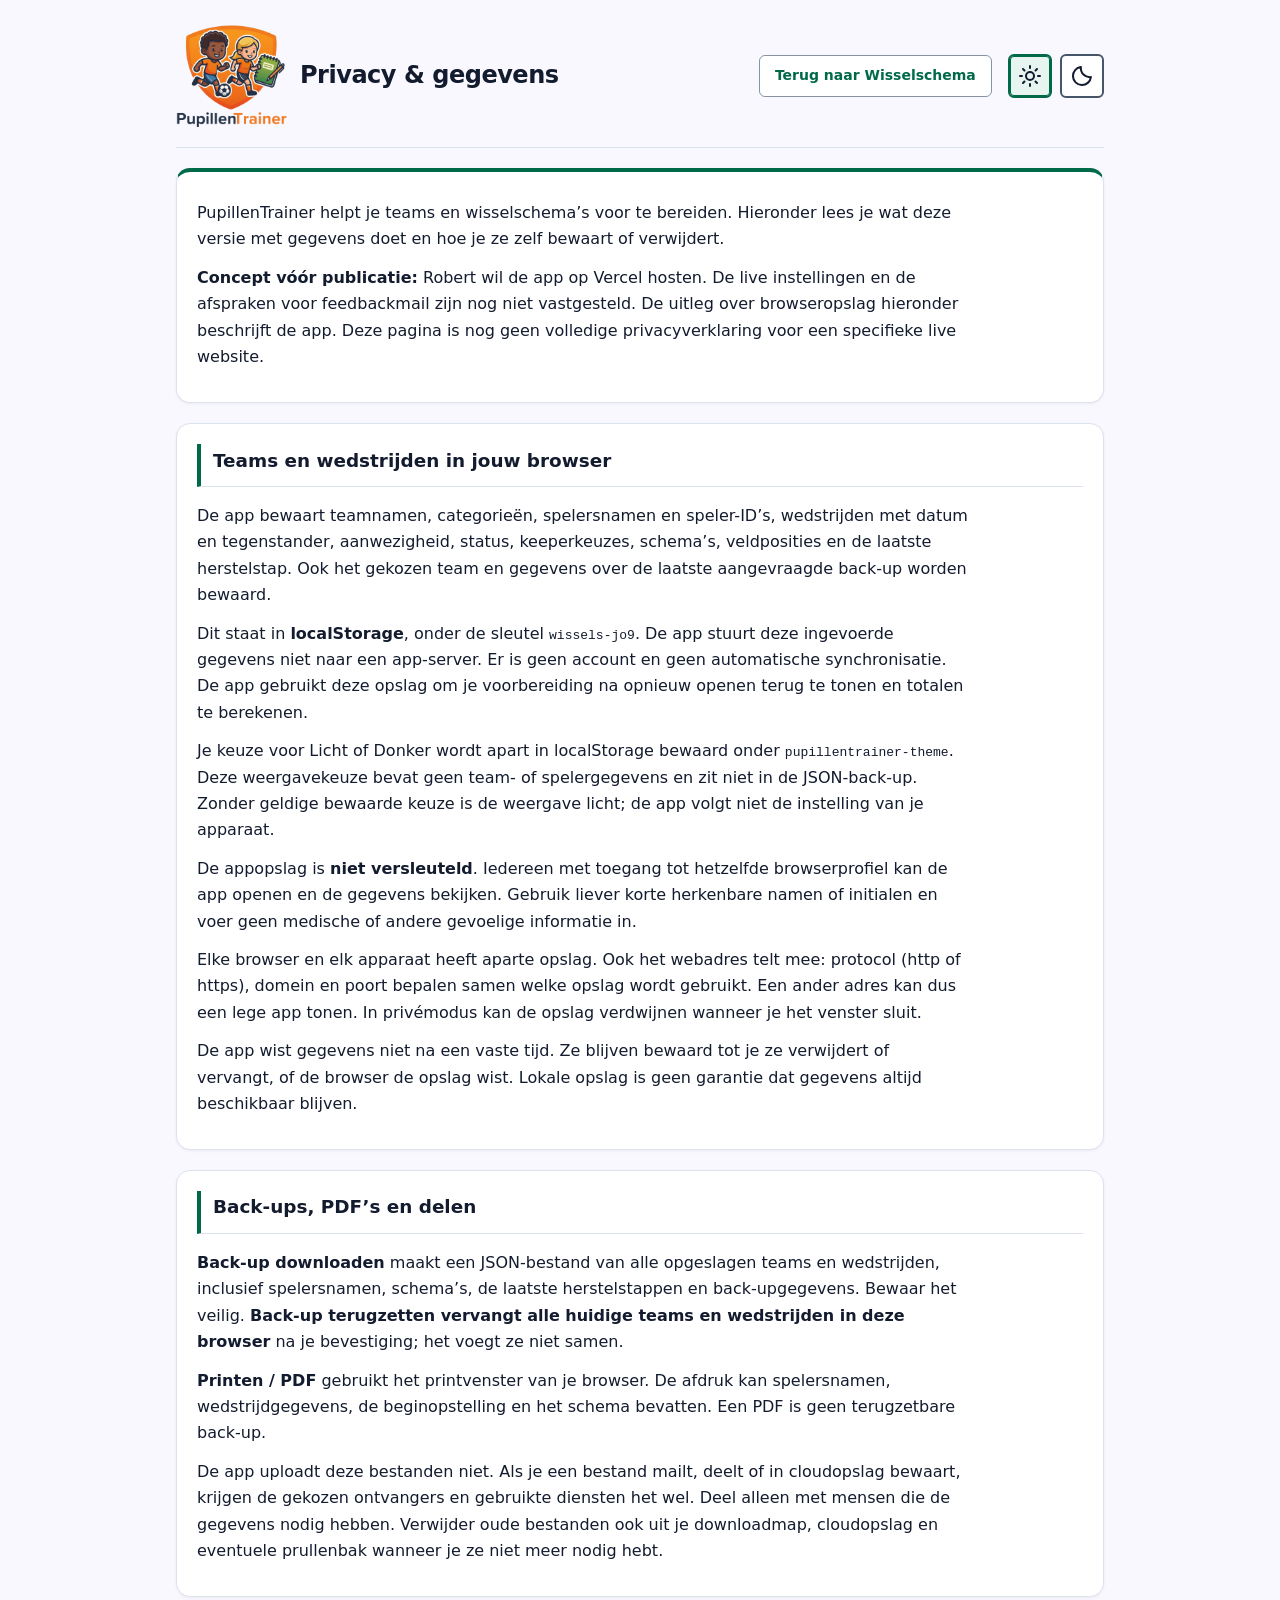
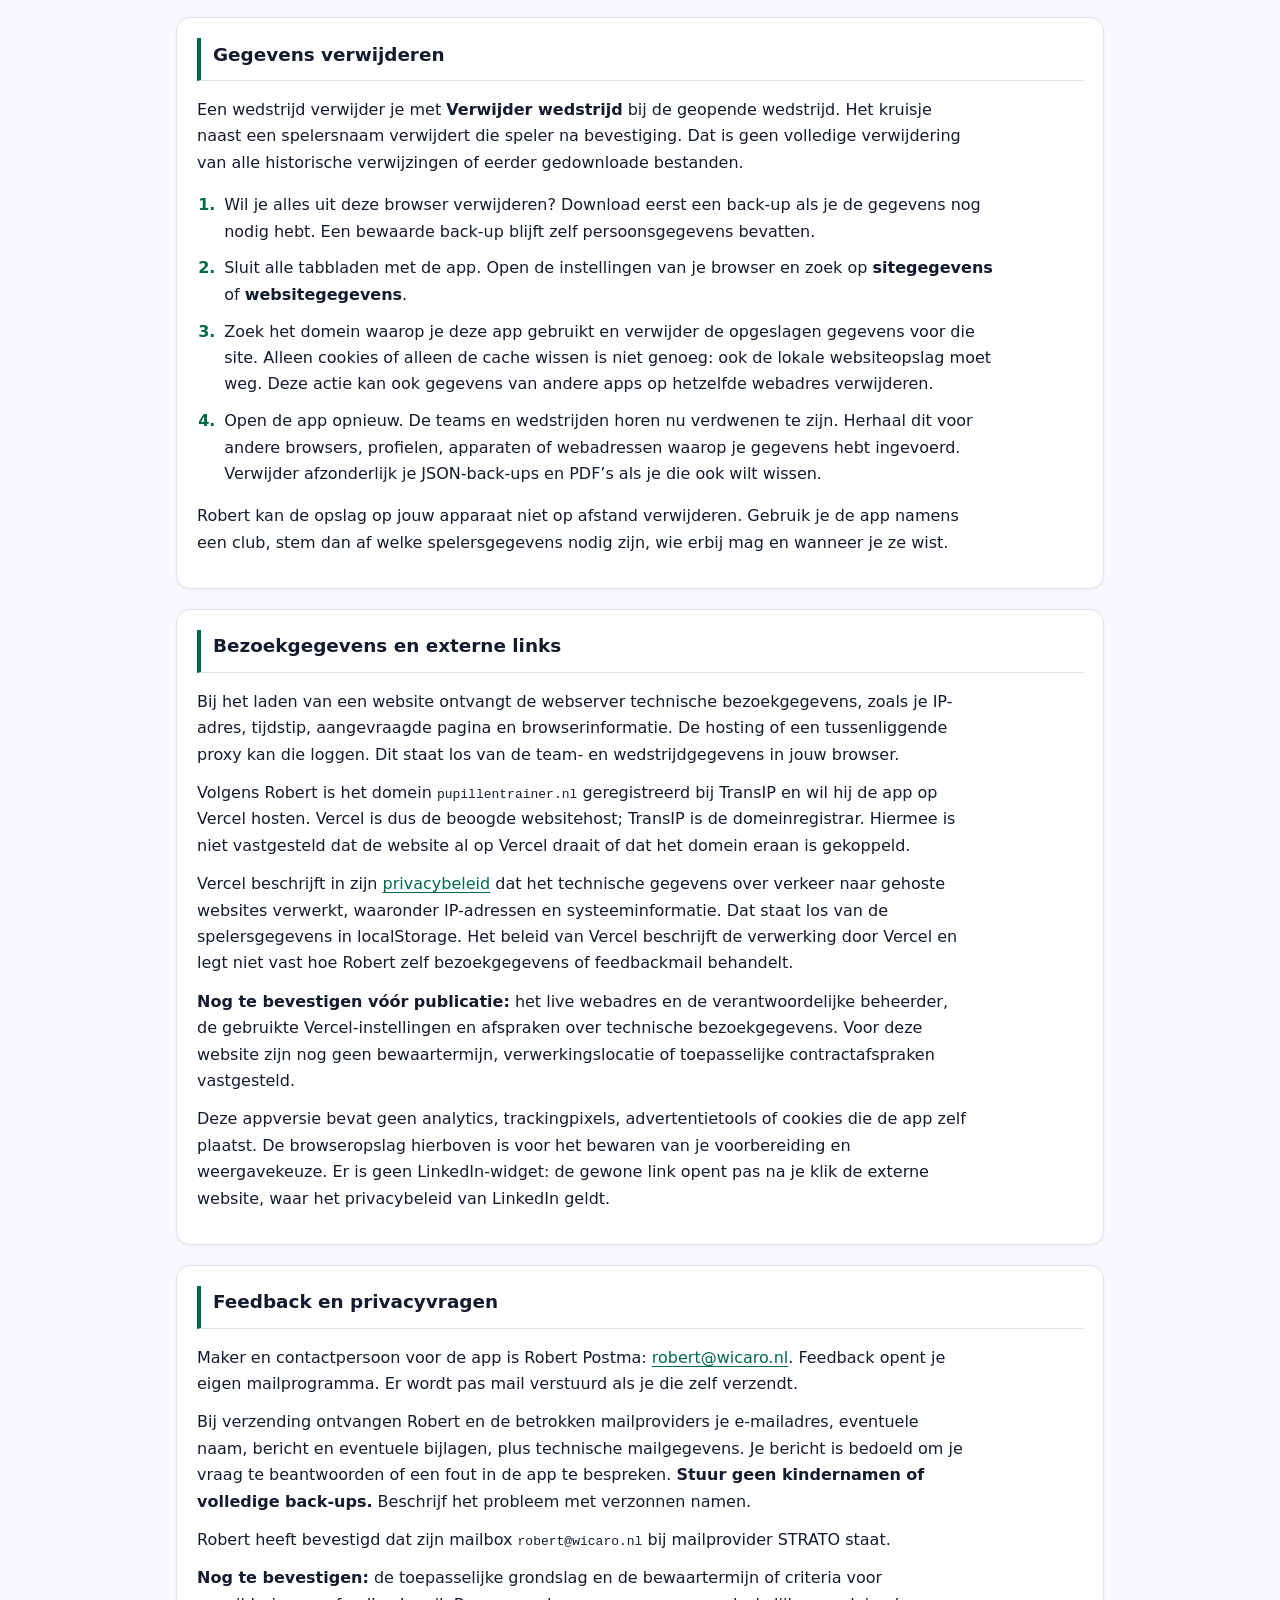
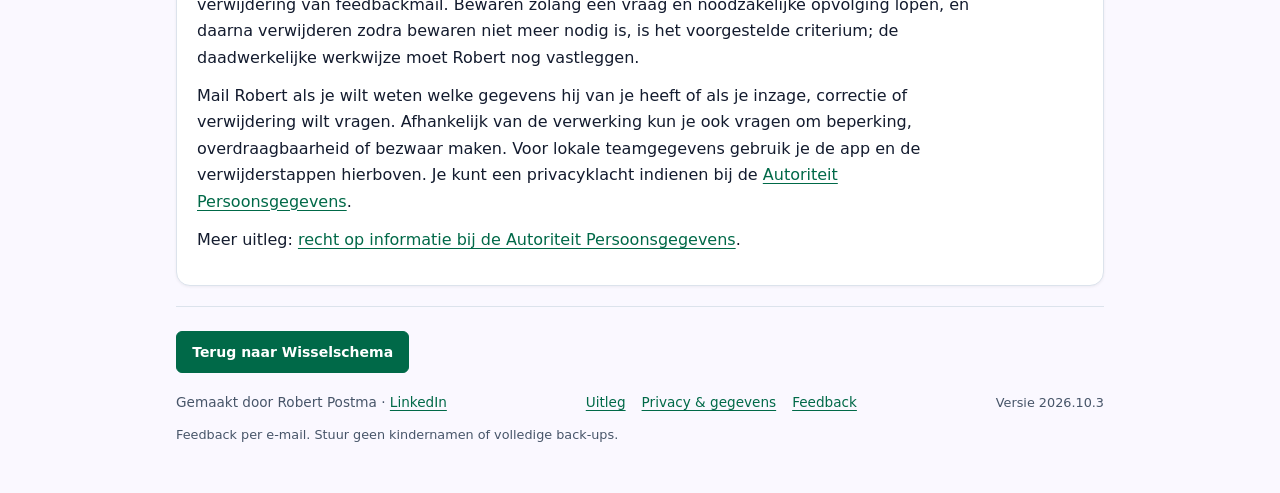
==== commit bd12f4af: "feat(theme): use explicit light and dark icon buttons" ====
--- a/privacy.html
+++ b/privacy.html
@@ -84,14 +84,17 @@
 <link rel="stylesheet" href="theme.css">
 </head>
 <body>
-<header><p><a class="button" href="index.html">Terug naar Wisselschema</a></p><div class="brand"><img src="assets/branding/logo.webp" alt=""><h1>Privacy &amp; gegevens</h1></div><div class="theme-control"><label for="themeChoice">Weergave</label><select id="themeChoice"><option value="system">Systeem</option><option value="light">Licht</option><option value="dark">Donker</option></select></div>
+<header><p><a class="button" href="index.html">Terug naar Wisselschema</a></p><div class="brand"><img src="assets/branding/logo.webp" alt=""><h1>Privacy &amp; gegevens</h1></div><div class="theme-control" role="group" aria-label="Weergave">
+<button type="button" data-theme-choice="light" aria-label="Licht" title="Licht" aria-pressed="true" disabled><svg width="24" height="24" viewBox="0 0 24 24" fill="none" stroke="currentColor" stroke-width="2" stroke-linecap="round" stroke-linejoin="round" aria-hidden="true" focusable="false"><circle cx="12" cy="12" r="4"/><path d="M12 2v2m0 16v2M2 12h2m16 0h2M5 5l1.5 1.5m11 11L19 19M5 19l1.5-1.5m11-11L19 5"/></svg></button>
+<button type="button" data-theme-choice="dark" aria-label="Donker" title="Donker" aria-pressed="false" disabled><svg width="24" height="24" viewBox="0 0 24 24" fill="none" stroke="currentColor" stroke-width="2" stroke-linecap="round" stroke-linejoin="round" aria-hidden="true" focusable="false"><path d="M20.9 13.1A9 9 0 0 1 10.9 3.1a9 9 0 1 0 10 10Z"/></svg></button>
+</div>
 </header>
 <main>
 <div class="intro"><p>PupillenTrainer helpt je teams en wisselschema’s voor te bereiden. Hieronder lees je wat deze versie met gegevens doet en hoe je ze zelf bewaart of verwijdert.</p><p><strong>Concept vóór publicatie:</strong> Robert wil de app op Vercel hosten. De live instellingen en de afspraken voor feedbackmail zijn nog niet vastgesteld. De uitleg over browseropslag hieronder beschrijft de app. Deze pagina is nog geen volledige privacyverklaring voor een specifieke live website.</p></div>
 <section><h2>Teams en wedstrijden in jouw browser</h2>
 <p>De app bewaart teamnamen, categorieën, spelersnamen en speler-ID’s, wedstrijden met datum en tegenstander, aanwezigheid, status, keeperkeuzes, schema’s, veldposities en de laatste herstelstap. Ook het gekozen team en gegevens over de laatste aangevraagde back-up worden bewaard.</p>
 <p>Dit staat in <strong>localStorage</strong>, onder de sleutel <code>wissels-jo9</code>. De app stuurt deze ingevoerde gegevens niet naar een app-server. Er is geen account en geen automatische synchronisatie. De app gebruikt deze opslag om je voorbereiding na opnieuw openen terug te tonen en totalen te berekenen.</p>
-<p>Je keuze voor Systeem, Licht of Donker wordt apart in localStorage bewaard onder <code>pupillentrainer-theme</code>. Deze weergavekeuze bevat geen team- of spelergegevens en zit niet in de JSON-back-up. Zonder eigen keuze volgt de app de instelling van je apparaat.</p>
+<p>Je keuze voor Licht of Donker wordt apart in localStorage bewaard onder <code>pupillentrainer-theme</code>. Deze weergavekeuze bevat geen team- of spelergegevens en zit niet in de JSON-back-up. Zonder geldige bewaarde keuze is de weergave licht; de app volgt niet de instelling van je apparaat.</p>
 <p>De appopslag is <strong>niet versleuteld</strong>. Iedereen met toegang tot hetzelfde browserprofiel kan de app openen en de gegevens bekijken. Gebruik liever korte herkenbare namen of initialen en voer geen medische of andere gevoelige informatie in.</p>
 <p>Elke browser en elk apparaat heeft aparte opslag. Ook het webadres telt mee: protocol (http of https), domein en poort bepalen samen welke opslag wordt gebruikt. Een ander adres kan dus een lege app tonen. In privémodus kan de opslag verdwijnen wanneer je het venster sluit.</p>
 <p>De app wist gegevens niet na een vaste tijd. Ze blijven bewaard tot je ze verwijdert of vervangt, of de browser de opslag wist. Lokale opslag is geen garantie dat gegevens altijd beschikbaar blijven.</p></section>
@@ -125,7 +128,7 @@
   <div class="footer-row">
     <p class="creator-credit">Gemaakt door Robert Postma · <a href="https://www.linkedin.com/in/robert-postma-6abb1a79" rel="noreferrer">LinkedIn</a></p>
     <nav aria-label="Footer"><a href="uitleg.html">Uitleg</a><a href="privacy.html">Privacy &amp; gegevens</a><a href="mailto:robert@wicaro.nl">Feedback</a></nav>
-    <small title="Release met lichte en donkere weergave">Versie 2026.10.2</small>
+    <small title="Release met lichte en donkere weergave">Versie 2026.10.3</small>
   </div>
   <p class="feedback-note">Feedback per e-mail. Stuur geen kindernamen of volledige back-ups.</p>
 </footer>
--- a/theme.css
+++ b/theme.css
@@ -25,25 +25,13 @@
     --bench: #253044; --logo-backing: #faf8ff;
   }
 }
-/* System fallback also works without JavaScript. Explicit light always wins. */
-@media screen and (prefers-color-scheme: dark) {
-  :root:not([data-theme="light"]):not([data-theme="dark"]) {
-    color-scheme: dark;
-    --primary: #8cddb7; --primary-hover: #abefcc; --primary-light: #183e32;
-    --secondary: #75c8ff; --surface: #111827; --card: #192333; --subtle: #253044;
-    --text: #edf2fa; --muted: #bdc9da; --border: #52647d; --control-border: #8192ab; --error: #ffb4ab;
-    --button: #006948; --button-hover: #005137; --token: #006398;
-    --on: #194d39; --on-text: #abefc6; --on-hover: #236447;
-    --off: #253044; --off-hover: #35445c; --keeper: #655018; --keeper-text: #fff2a0;
-    --danger-bg: #44252b; --danger-border: #df8d88; --chip-hover: #44252b;
-    --warning-bg: #41351b; --warning-text: #ffe0a3; --warning-border: #efb35f;
-    --bench: #253044; --logo-backing: #faf8ff;
-  }
-}
-
-.theme-control { display: none; flex-wrap: wrap; align-items: center; gap: .4rem; max-width: 100%; font-size: .875rem; }
+.theme-control { display: none; align-items: center; gap: .5rem; max-width: 100%; }
 :root[data-theme] .theme-control { display: flex; }
-.theme-control select { font-family: inherit; padding: .5rem .7rem; font-size: 1rem; min-height: 42px; max-width: 100%; min-width: 0; border: 1px solid var(--muted); border-radius: 6px; background: var(--card); color: var(--text); }
+.theme-control button { width: 44px; min-width: 44px; height: 44px; padding: 8px; margin: 0; flex-shrink: 0; border: 2px solid var(--muted); border-radius: 6px; background: var(--card); color: var(--text); }
+.theme-control button:hover { background: var(--subtle); border-color: var(--muted); }
+.theme-control button[aria-pressed="true"] { background: var(--primary-light); border-color: var(--primary); box-shadow: inset 0 0 0 1px var(--primary); }
+.theme-control button:focus-visible { outline: 3px solid var(--secondary); outline-offset: 3px; }
+.theme-control svg { display: block; flex-shrink: 0; }
 @media screen {
   input, select { background: var(--card); }
   button, .button, .app-header nav a { background: var(--button); }
